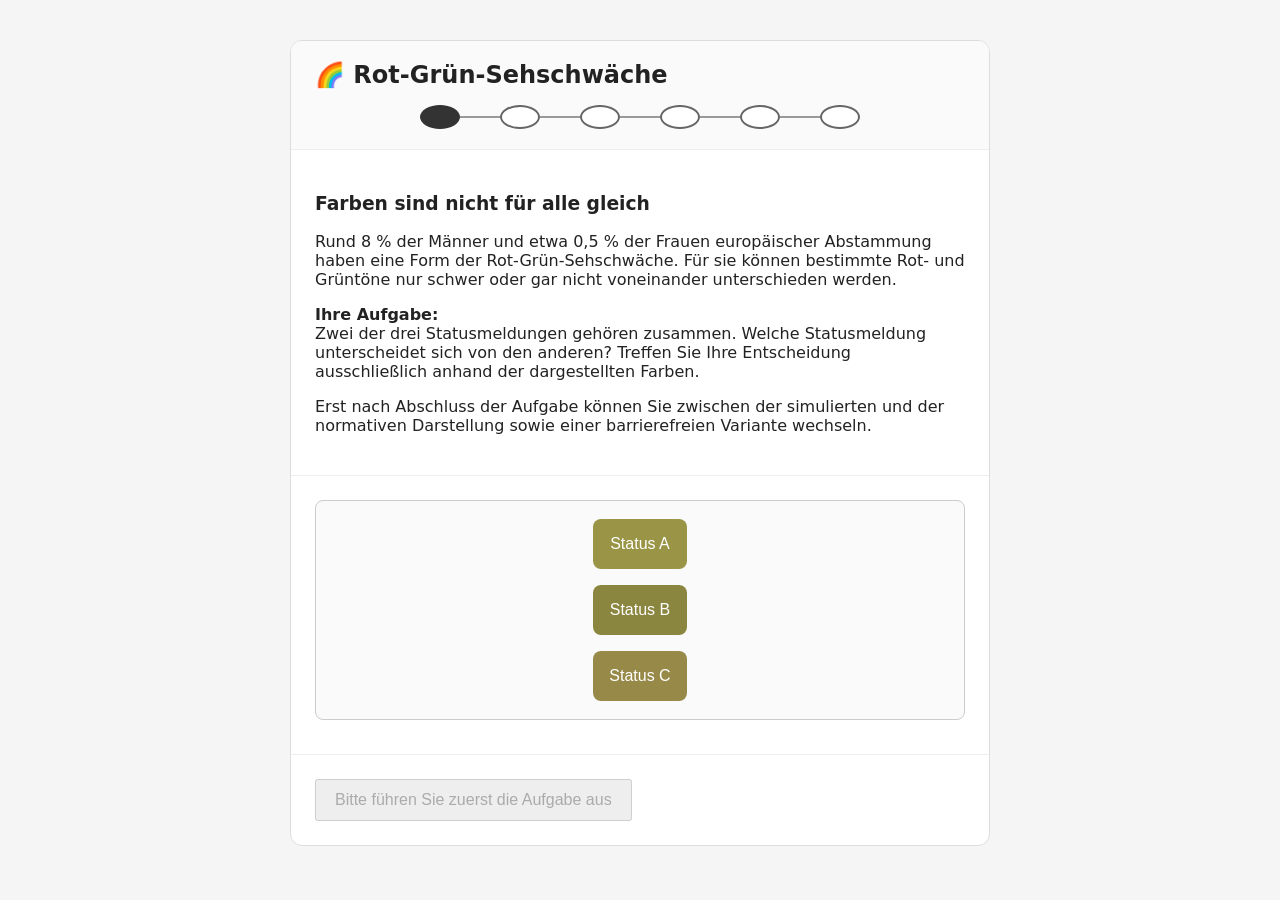
==== index.html @ ab935707 "Allgemeines Design nochmal überarbeitet. coloBlindness ist soweit fertig." ====
<!DOCTYPE html>
<html lang="de">
<head>
    <meta charset="UTF-8">
    <meta name="viewport" content="width=device-width, initial-scale=1.0">

    <title>Barrierefreiheit erleben</title>

    <link rel="stylesheet" href="css/style.css">
</head>

<body>

<div class="challenge">

    <header class="challenge-header">
        <h2 id="title"></h2>

        <div id="challengeNavigation" class="challenge-navigation"></div>
    </header>

    <section class="challenge-section">
        <div id="introduction"></div>
    </section>

    <section class="challenge-section">

        <div class="challenge-demo">
            <div class="demo-content" id="demo"></div>
        </div>

        <div id="comparisonPanel" class="comparison-panel hidden">

            <h3>Varianten vergleichen</h3>

            <p class="comparison-description">
                Wechseln Sie zwischen den verschiedenen Varianten und beobachten Sie,
                wie sich die Bedienbarkeit verändert.
            </p>

            <div class="comparison-options">

                <div class="toggle-container">

                    <span id="simulation-left" class="toggle-label active">
                        Normativ
                    </span>

                    <label class="switch">
                        <input type="checkbox" id="toggleView">
                        <span class="slider"></span>
                    </label>

                    <span id="simulation-right" class="toggle-label">
                        Eingeschränkt
                    </span>

                </div>

                <div class="toggle-container">

                    <span id="accessibility-left" class="toggle-label active">
                        Nicht barrierefrei
                    </span>

                    <label class="switch">
                        <input id="accessibility-switch" type="checkbox">
                        <span class="slider"></span>
                    </label>

                    <span id="accessibility-right" class="toggle-label">
                        Barrierefrei
                    </span>

                </div>

            </div>

        </div>

    </section>

    <section class="challenge-section challenge-result" id="result">

        <div id="resultText"></div>

    </section>

    <section class="challenge-section">

    <button id="checkButton" disabled>
        Bitte führen Sie zuerst die Aufgabe aus
    </button>

</section>
    

</div>

<script type="module" src="js/app.js"></script>

</body>
</html>
---- css/style.css ----
/* Standard CSS */

* {
    box-sizing: border-box;
}

body {
    margin: 40px;
    font-family: system-ui, sans-serif;
    background: #f5f5f5;
    color: #222;
}

button {
    padding: 10px 18px;
    font-size: 16px;
    cursor: pointer;
}

.navigation {
    display: flex;
    align-items: center;
    gap: 20px;
}

.hidden {
    display: none;
}

/* Comparison Panel */

.comparison-panel {
    margin-top: 2rem;
    padding: 1.5rem;

    background: #fafafa;
    border: 1px solid #e4e4e4;
    border-radius: 10px;
}

.comparison-panel h3 {
    margin-top: 0;
    margin-bottom: 1rem;
}

.comparison-panel > p {
    margin-top: 0;
    margin-bottom: 2rem;

    color: #666;
}

.comparison-group {
    display: flex;
    flex-direction: column;
    gap: .75rem;

    padding: .75rem 1rem;

    border: 1px solid #ddd;
    border-radius: 8px;

    background: white;
}

.comparison-group h4 {
    margin: 0;
    font-size: 1rem;
    font-weight: 600;
}

.comparison-options {
    display: grid;
    grid-template-columns: repeat(2, 1fr);
    gap: 1rem;
}

/* Switch & SliderStyles */

.switch {
    position: relative;
    display: inline-block;
    width: 52px;
    height: 28px;
}

.switch input {
    opacity: 0;
    width: 0;
    height: 0;
}

.slider {
    position: absolute;
    inset: 0;
    background: #ccc;
    border-radius: 28px;
    transition: .25s;
    cursor: pointer;
}

.slider::before {
    content: "";
    position: absolute;
    width: 22px;
    height: 22px;
    left: 3px;
    top: 3px;
    background: white;
    border-radius: 50%;
    transition: .25s;
}

.switch input:checked + .slider {
    background: #0078d4;
}

.switch input:checked + .slider::before {
    transform: translateX(24px);
}

.toggle-container {
    display: flex;
    align-items: center;
    gap: 10px;
}

.toggle-label {
    color: #777;
    font-weight: 400;
    transition: color .2s ease;
}

.toggle-label.active {
    color: #222;
    font-weight: 700;
}

/* Challenge Styles */

.challenge {
    max-width: 700px;
    margin: auto;
    background: white;
    border: 1px solid #ddd;
    border-radius: 12px;
    overflow: hidden;
}

.challenge-header {
    padding: 20px 24px;
    border-bottom: 1px solid #eee;
    background: #fafafa;
}

.challenge-header h2 {
    margin: 0;
}

.challenge-section {
    padding: 24px;
}

.challenge-section:not(:last-child) {
    border-bottom: 1px solid #eee;
}

.challenge-demo {
    min-height: 220px;
    display: flex;
    justify-content: center;
    align-items: center;
    background: #fafafa;
    border: 1px solid #ccc;
    border-radius: 8px;
    margin-bottom: 10px;
}

.challenge-result {
    display: none;
}

.challenge-result.visible {
    display: block;
}

.challenge-navigation {
    display: flex;
    justify-content: center;
    align-items: center;
    gap: 0;
    margin-top: 1rem;
}

.challenge-dot {
    width: 18px;
    height: 18px;
    border: 2px solid #666;
    border-radius: 50%;
    background: white;
    cursor: pointer;
    transition: all 0.2s ease;
    flex-shrink: 0;
}

.challenge-dot:hover {
    transform: scale(1.1);
}

.challenge-dot.active {
    background: #333;
    border-color: #333;
}

.challenge-dot.completed {
  background: #4caf50;
  border-color: #4caf50;
}

.challenge-line {
    width: 40px;
    height: 2px;
    background: #999;
}

/* Colorblindness Simulation Styles */

.status {
    padding: 1rem;
    border: none;
    border-radius: 8px;
    font-size: 1rem;
    cursor: pointer;
    color: white;
}

.status-list {
    display: flex;
    flex-direction: column;
    gap: 1rem;
}

.status.selected {
    outline: 3px solid #0066cc;
    outline-offset: 3px;
    transform: scale(1.02);
}


/* Keyboard Simulation Styles */

.login-dialog {
    display: flex;
    flex-direction: column;
    gap: 0.35rem;
    width: 380px;
}

.login-dialog input {
    padding: 0.5rem;
}

.login-dialog label:not(.checkbox-row) {
    margin-top: 0.6rem;
}

.forgot-password {
    margin-top: 0.15rem;
    font-size: .9rem;
}

.checkbox-row {
    display: flex;
    align-items: center;
    gap: .5rem;
    cursor: pointer;
    margin-top: 0.4rem;
    font-size: 0.9rem;
}

.checkbox-row input {
    margin: 0;
}

.button-row {
    display: flex;
    justify-content: center;
    gap: 1rem;
    margin-top: 1.5rem;
}

.button-row button {
    min-width: 110px;
    border-radius: 6px;
}

.keyboard-simulation .login-dialog :focus-visible {
    outline: 2px solid #bdbdbd;
    outline-offset: 2px;

    box-shadow: 0 0 0 4px rgba(0,95,204,.25);
}

.keyboard-simulation.accessible .login-dialog :focus-visible {
    outline: 4px solid #005fcc;
    outline-offset: 3px;

    border-radius: 4px;
    box-shadow: 0 0 0 6px rgba(0, 95, 204, 0.2);
}

.keyboard-simulation .checkbox-row:focus-within {
    outline: none;
}

.keyboard-simulation .checkbox-row input:focus {
    outline: none;
    box-shadow: none;
}

.keyboard-simulation .login-dialog input,
.keyboard-simulation .login-dialog button,
.keyboard-simulation .login-dialog a,
.keyboard-simulation .login-dialog input[type="checkbox"] {
    outline: none;
}


/* Contrast Simulation Styles */

.password-dialog {
    display: flex;
    flex-direction: column;
    gap: 0.4rem;
    width: 380px;
    padding-top: 1.5rem;
    padding-bottom: 1rem;

}

.password-dialog h3 {
    margin: 0 0 0.5rem;
}

.password-dialog label {
    margin-top: 0.5rem;
    font-size: 0.95rem;
    font-weight: 500;
}

.password-dialog input {
    padding: 0.6rem 0.75rem;
    font-size: 1rem;
    border: 1px solid #cfcfcf;
}

.password-rules {
    width: 80%;
    align-self: center;
    margin-top: 1rem;
    padding: 1.1rem 1rem;
    border-radius: 8px;
    background: #f3f3f3;
    border: 1px solid #dcdcdc;
    border-color: #e6e6e6;
}

.password-rules.low-contrast {
    background: #ededed;
    border-color: #e7e7e7;
}

.password-rules.low-contrast h4 {
    color: #333;
}

.password-rules.low-contrast li {
    color: #c7c7c7;
}

.password-rules h4 {
    margin: 0 0 0.6rem;
}

.password-rules ul {
    margin: 0;
    padding-left: 1.25rem;
}

.password-rules li {
    margin-bottom: 0.35rem;
}

.password-rules li:last-child {
    margin-bottom: 0;
}

.fulfilled {
    color: #2e7d32;
    font-weight: 600;
}

.success-message {
    margin-top: 0.75rem;
    padding: 0.5rem 0.75rem;
    text-align: center;
    background: #eef8ef;
    border: 1px solid #b8ddb9;
    border-radius: 6px;
}

.success-message h3 {
    margin-top: 0;
    color: #2e7d32;
}

.success-message p {
    margin-bottom: 0;
}

/* Missing Labels Simulation Styles */

.form-row {
    display: grid;
    grid-template-columns: 1fr 1fr;
    gap: 1rem;
}

.form-group {
    display: flex;
    flex-direction: column;
    gap: .35rem;
}

.form-dialog {
    width: 430px;
    display: flex;
    flex-direction: column;
    gap: 1rem;
}

.missing-label {
    display: none;
}

.input-prefix {
    display: flex;
    align-items: center;
    border: 1px solid #cfcfcf;
    border-radius: 6px;
    overflow: hidden;
    background: white;
}

.input-prefix span {
    padding: 0 .8rem;
    background: #f5f5f5;
    border-right: 1px solid #ddd;
    font-weight: 600;
    color: #555;
    user-select: none;
}

.input-prefix input {
    flex: 1;
    border: none;
    outline: none;
    padding: .65rem .8rem;
    font: inherit;
}

/* Screenreader Simulation Styles */

.screenreader-content {
    position: relative;
}

.screenreader-demo {
    position: relative;
    width: 500px;
    background: white;
}

.screen-overlay {
    position: absolute;
    inset: 0;

    background: black;
    pointer-events: all;
}

.screen-overlay {
    pointer-events: all;
}

.header {
    display: flex;
    grid-template-columns: 1fr auto;
    justify-content: space-between;
    align-items: center;

    width: 100%;
    padding: 20px 28px;
}

.logo {
    font-size: 1.4rem;
    font-weight: 700;
}

.nav-item {
    position: relative;
    display: flex;
    align-items: center;
    justify-content: center;

    width: 44px;
    height: 44px;

    border: none;
    background: transparent;
    cursor: pointer;
    border-radius: 6px;

    color: #333;
    text-decoration: none;
}

.nav-item svg {
    width: 24px;
    height: 24px;
    display: block;
    flex-shrink: 0;
}

.nav-item:focus {
    outline: 3px solid #1976d2;
    outline-offset: 1px;
}

.nav-item:focus-visible {
    outline: 3px solid #1976d2;
    outline-offset: 1px;
}

.nav-item.selected {
    outline: 3px solid #1976d2;
    background: #e3f2fd;
}

.cart-badge {
    position: absolute;
    top: 2px;
    right: 0;

    min-width: 18px;
    height: 18px;

    padding: 0 5px;

    display: flex;
    align-items: center;
    justify-content: center;

    border-radius: 999px;

    background: #d32f2f;
    color: white;

    font-size: 11px;
    font-weight: 700;
    line-height: 1;
}

/* Responsive Design Simulation Styles */

.demo-viewport {
    width: 360px;
    overflow-x: auto;
}

.dashboard{
    width:980px;
    padding:24px;
    font-size:26px;
}

.dashboard h2{
    font-size:42px;
    margin-bottom:40px;
}

.dashboard-card{
    background:white;
    border:1px solid #ddd;
    border-radius:10px;
    padding:18px;

    display:flex;
    flex-direction:column;
    align-items: center;
    text-align: center;
    gap:16px;
    
    box-shadow:0 2px 6px rgba(0,0,0,.08);
}

.dashboard-card h3{
    margin:0;
    font-size:34px;
}

.dashboard-card p{
    margin:0;
    color:#666;
    font-size:24px;
}

.dashboard-card button{
    align-self:center;
    padding:18px 30px;
    font-size:22px;
    border-radius:10px;
}

.dashboard-grid{
    display:grid;
    grid-template-columns:repeat(2,300px);
    gap:24px;
}

.dashboard.accessible{
    width:100%;
    padding: 16px;
}

.dashboard.accessible .dashboard-grid {
    grid-template-columns: 1fr;
    gap: 16px;
}

.dashboard.accessible .dashboard-card {
    width: 100%;
    align-items: flex-start;
    text-align: left;
}

.dashboard.accessible .dashboard-card button {
    align-self: flex-start;
}

.dashboard.accessible .zoom-content {
    width: auto;
}

.edit-button.selected {
    background: #1976d2;
    color: white;

    outline: 3px solid #1976d2;
}

.edit-button.wrong {
    background: #ffebee;
    color: #c62828;

    outline: 3px solid #d32f2f;
}

.zoom-demo{
    width:100%;
}

.zoom-viewport {
    width: 650px;
    height: 420px;

    overflow: auto;

    border: 2px solid #666;
    border-radius: 8px;

    background: white;
}

.zoom-viewport.no-scroll {
    overflow: hidden;
}

.zoom-viewport.no-scroll {
    overflow-x: hidden;
    overflow-y: auto;
}

.zoom-browser{
    width:650px;
    margin:auto;
    border:2px solid #666;
    border-radius:10px;
    overflow:hidden;
    background:white;
}

.zoom-content {
    width: max-content;
    padding: 8px;
    transform: none;
    transform-origin: top left;
    transition: transform .45s ease;
}

.zoom-content.zoomed {
    transform: scale(4);
}

.browser-bar{
    padding:18px 20px;
    background:#efefef;
    border-bottom:1px solid #ddd;
    text-align:right;
    font-size:22px;
    font-weight:700;
}
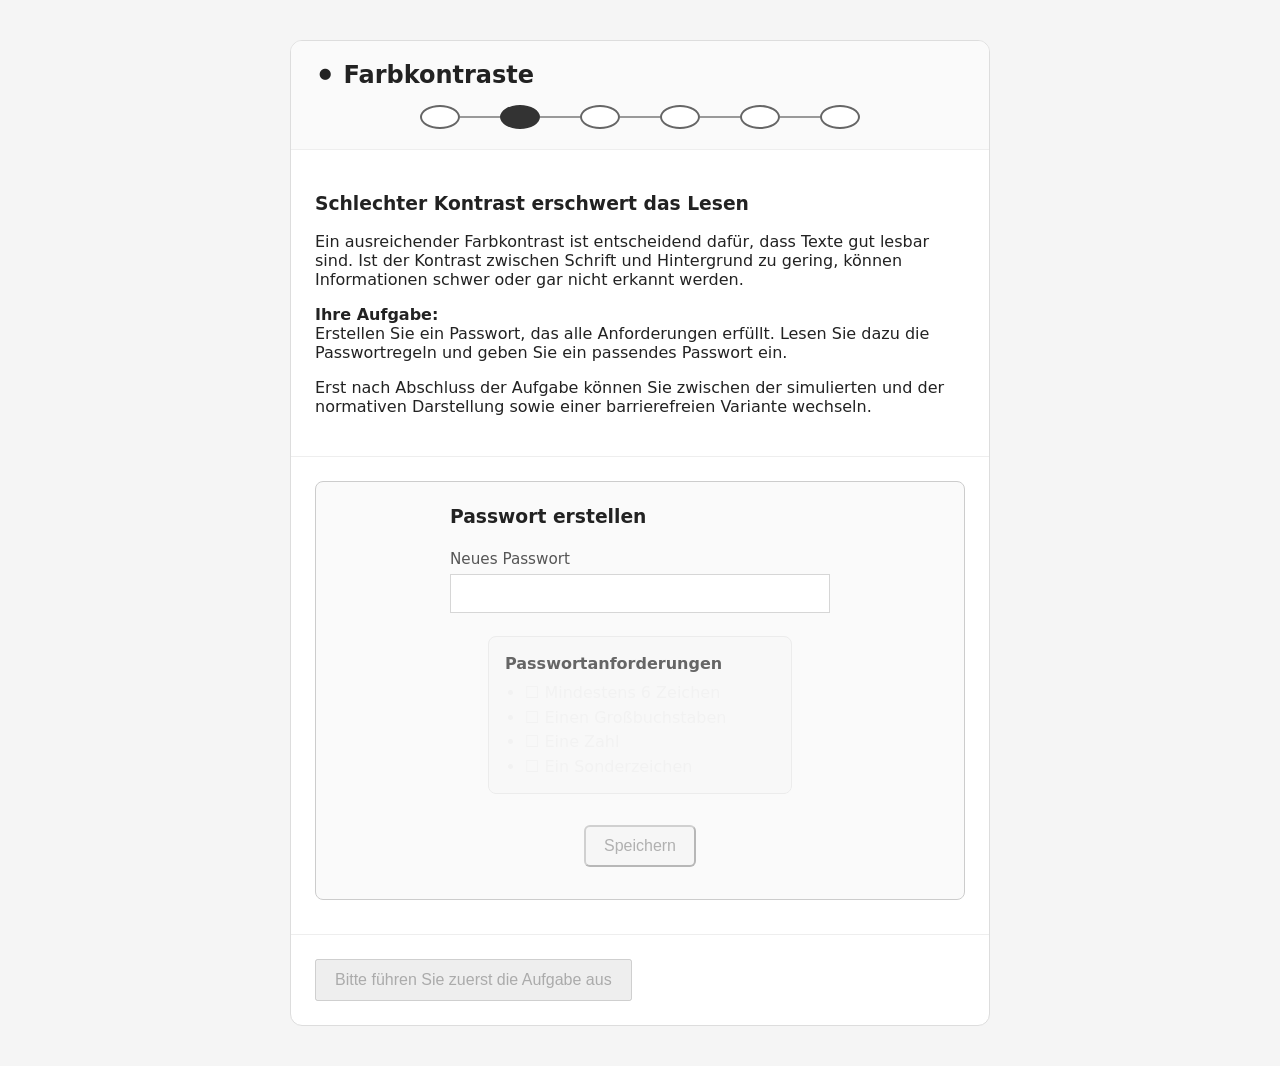
==== commit b5ca0fce: "missingLables fertig gestellt" ====
--- a/index.html
+++ b/index.html
@@ -40,7 +40,7 @@
 
             <div class="comparison-options">
 
-                <div class="toggle-container">
+                <div class="toggle-container" id="simulation-toggle">
 
                     <span id="simulation-left" class="toggle-label active">
                         Normativ
--- a/css/style.css
+++ b/css/style.css
@@ -125,6 +125,10 @@
     gap: 10px;
 }
 
+.toggle-container.hidden {
+    display: none;
+}
+
 .toggle-label {
     color: #777;
     font-weight: 400;
@@ -246,86 +250,6 @@
     transform: scale(1.02);
 }
 
-
-/* Keyboard Simulation Styles */
-
-.login-dialog {
-    display: flex;
-    flex-direction: column;
-    gap: 0.35rem;
-    width: 380px;
-}
-
-.login-dialog input {
-    padding: 0.5rem;
-}
-
-.login-dialog label:not(.checkbox-row) {
-    margin-top: 0.6rem;
-}
-
-.forgot-password {
-    margin-top: 0.15rem;
-    font-size: .9rem;
-}
-
-.checkbox-row {
-    display: flex;
-    align-items: center;
-    gap: .5rem;
-    cursor: pointer;
-    margin-top: 0.4rem;
-    font-size: 0.9rem;
-}
-
-.checkbox-row input {
-    margin: 0;
-}
-
-.button-row {
-    display: flex;
-    justify-content: center;
-    gap: 1rem;
-    margin-top: 1.5rem;
-}
-
-.button-row button {
-    min-width: 110px;
-    border-radius: 6px;
-}
-
-.keyboard-simulation .login-dialog :focus-visible {
-    outline: 2px solid #bdbdbd;
-    outline-offset: 2px;
-
-    box-shadow: 0 0 0 4px rgba(0,95,204,.25);
-}
-
-.keyboard-simulation.accessible .login-dialog :focus-visible {
-    outline: 4px solid #005fcc;
-    outline-offset: 3px;
-
-    border-radius: 4px;
-    box-shadow: 0 0 0 6px rgba(0, 95, 204, 0.2);
-}
-
-.keyboard-simulation .checkbox-row:focus-within {
-    outline: none;
-}
-
-.keyboard-simulation .checkbox-row input:focus {
-    outline: none;
-    box-shadow: none;
-}
-
-.keyboard-simulation .login-dialog input,
-.keyboard-simulation .login-dialog button,
-.keyboard-simulation .login-dialog a,
-.keyboard-simulation .login-dialog input[type="checkbox"] {
-    outline: none;
-}
-
-
 /* Contrast Simulation Styles */
 
 .password-dialog {
@@ -335,23 +259,24 @@
     width: 380px;
     padding-top: 1.5rem;
     padding-bottom: 1rem;
-
 }
 
 .password-dialog h3 {
     margin: 0 0 0.5rem;
+    color: #222;
 }
 
 .password-dialog label {
     margin-top: 0.5rem;
     font-size: 0.95rem;
-    font-weight: 500;
+    color: #555;
 }
 
 .password-dialog input {
     padding: 0.6rem 0.75rem;
     font-size: 1rem;
-    border: 1px solid #cfcfcf;
+    color: #333;
+    border: 1px solid #d6d6d6;
 }
 
 .password-rules {
@@ -360,26 +285,13 @@
     margin-top: 1rem;
     padding: 1.1rem 1rem;
     border-radius: 8px;
-    background: #f3f3f3;
-    border: 1px solid #dcdcdc;
-    border-color: #e6e6e6;
-}
-
-.password-rules.low-contrast {
-    background: #ededed;
-    border-color: #e7e7e7;
-}
-
-.password-rules.low-contrast h4 {
-    color: #333;
-}
-
-.password-rules.low-contrast li {
-    color: #c7c7c7;
+    background: #f8f8f8;
+    border: 1px solid #ececec;
 }
 
 .password-rules h4 {
     margin: 0 0 0.6rem;
+    color: #666;
 }
 
 .password-rules ul {
@@ -389,34 +301,167 @@
 
 .password-rules li {
     margin-bottom: 0.35rem;
+    color: #7d7d7d;
 }
 
 .password-rules li:last-child {
     margin-bottom: 0;
 }
 
-.fulfilled {
-    color: #2e7d32;
-    font-weight: 600;
-}
-
-.success-message {
-    margin-top: 0.75rem;
-    padding: 0.5rem 0.75rem;
+.password-rules .fulfilled {
+    color: inherit;
+    font-weight: 700;
+}
+
+.accessible .password-dialog h3 {
+    color: #111;
+}
+
+.accessible .password-dialog label {
+    color: #222;
+}
+
+.accessible .password-dialog input {
+    color: #222;
+    border-color: #999;
+}
+
+.accessible .password-rules {
+    background: #f3f3f3;
+    border: 1px solid #d0d0d0;
+}
+
+.accessible .password-rules h4 {
+    color: #222;
+}
+
+.accessible .password-rules li {
+    color: #222;
+}
+
+.accessible .password-rules .fulfilled {
+    color: inherit;
+    font-weight: 700;
+}
+
+.low-contrast .password-rules li,
+.low-contrast .password-rules .fulfilled {
+    color: #f2f2f2;
+}
+
+.low-contrast.accessible .password-dialog {
+    color: #222;
+}
+
+.low-contrast.accessible .password-dialog label,
+.low-contrast.accessible .password-dialog input,
+.low-contrast.accessible .password-dialog button {
+    color: #555;
+}
+
+.low-contrast.accessible .password-rules {
+    background: #f5f5f5;
+    border: 1px solid #bcbcbc;
+}
+
+.low-contrast.accessible .password-dialog h4,
+.low-contrast.accessible .password-rules .h3 {
+    color: #555;
+}
+
+.low-contrast.accessible .password-rules .fulfilled,
+.low-contrast.accessible .password-rules li {
+    color: #666;
+}
+
+.password-error {
+    margin-top: .75rem;
     text-align: center;
-    background: #eef8ef;
-    border: 1px solid #b8ddb9;
+    color: #b00020;
+}
+
+.password-error.hidden {
+    display: none;
+}
+
+/* Keyboard Simulation Styles */
+
+.login-dialog {
+    display: flex;
+    flex-direction: column;
+    gap: 0.35rem;
+    width: 380px;
+}
+
+.login-dialog input {
+    padding: 0.5rem;
+}
+
+.login-dialog label:not(.checkbox-row) {
+    margin-top: 0.6rem;
+}
+
+.forgot-password {
+    margin-top: 0.15rem;
+    font-size: .9rem;
+}
+
+.checkbox-row {
+    display: flex;
+    align-items: center;
+    gap: .5rem;
+    cursor: pointer;
+    margin-top: 0.4rem;
+    font-size: 0.9rem;
+}
+
+.checkbox-row input {
+    margin: 0;
+}
+
+.button-row {
+    display: flex;
+    justify-content: center;
+    gap: 1rem;
+    margin: 1.5rem 0 1rem;
+}
+
+.button-row button {
+    min-width: 110px;
     border-radius: 6px;
 }
 
-.success-message h3 {
-    margin-top: 0;
-    color: #2e7d32;
-}
-
-.success-message p {
-    margin-bottom: 0;
-}
+.keyboard-simulation .login-dialog :focus-visible {
+    outline: 2px solid #bdbdbd;
+    outline-offset: 2px;
+
+    box-shadow: 0 0 0 4px rgba(0,95,204,.25);
+}
+
+.keyboard-simulation.accessible .login-dialog :focus-visible {
+    outline: 4px solid #005fcc;
+    outline-offset: 3px;
+
+    border-radius: 4px;
+    box-shadow: 0 0 0 6px rgba(0, 95, 204, 0.2);
+}
+
+.keyboard-simulation .checkbox-row:focus-within {
+    outline: none;
+}
+
+.keyboard-simulation .checkbox-row input:focus {
+    outline: none;
+    box-shadow: none;
+}
+
+.keyboard-simulation .login-dialog input,
+.keyboard-simulation .login-dialog button,
+.keyboard-simulation .login-dialog a,
+.keyboard-simulation .login-dialog input[type="checkbox"] {
+    outline: none;
+}
+
 
 /* Missing Labels Simulation Styles */
 
@@ -469,6 +514,11 @@
     font: inherit;
 }
 
+.input-prefix.modified {
+    background: #f5f5f5;
+    border-color: #888;
+}
+
 /* Screenreader Simulation Styles */
 
 .screenreader-content {
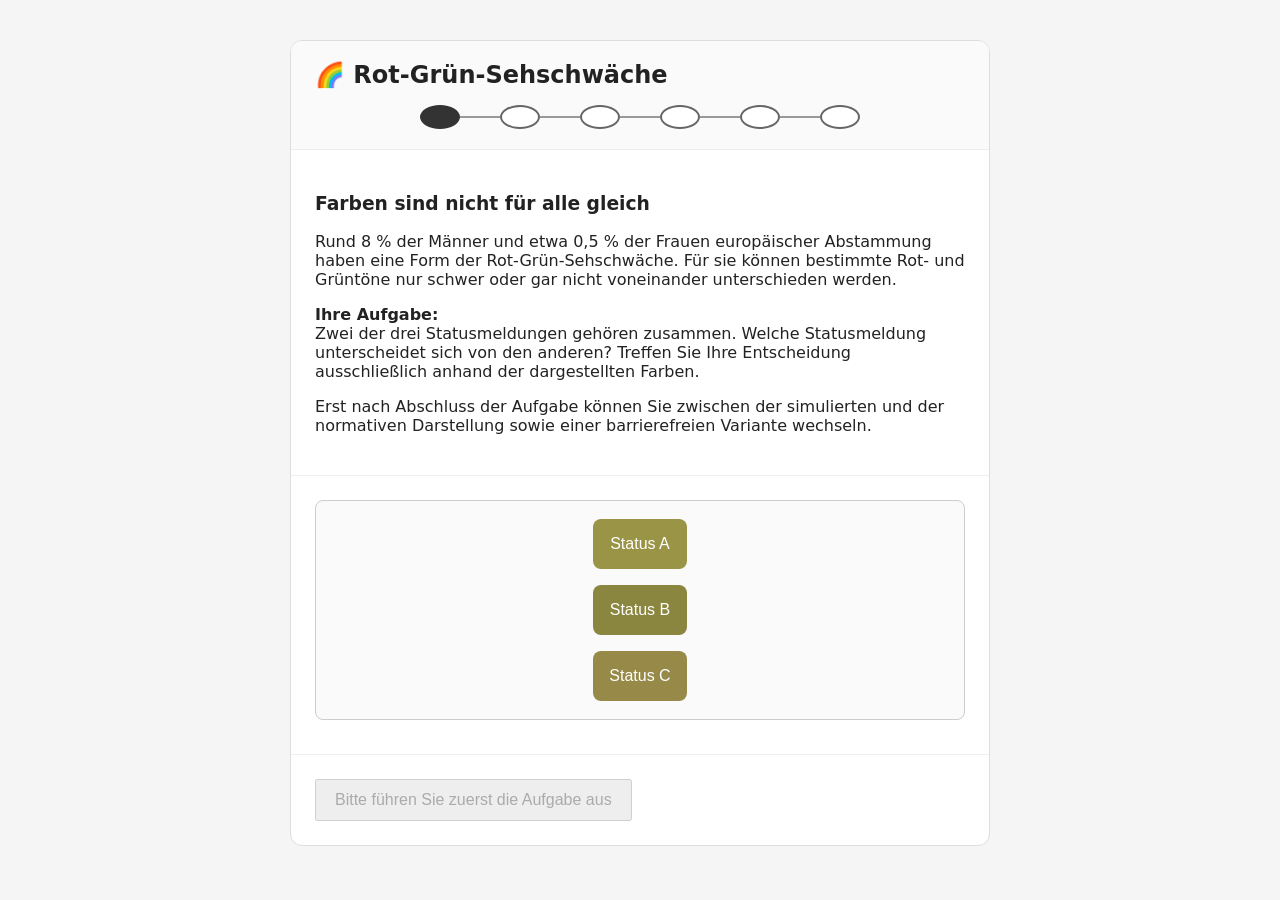
==== commit fad74daf: "Contrast fertig gestellt, index-.html, style.css, challengeLoader.js, reader.js, nochmal angepasst" ====
--- a/index.html
+++ b/index.html
@@ -11,7 +11,7 @@
 
 <body>
 
-<div class="challenge">
+<main class="challenge">
 
     <header class="challenge-header">
         <h2 id="title"></h2>
@@ -20,7 +20,7 @@
     </header>
 
     <section class="challenge-section">
-        <div id="introduction"></div>
+        <div id="introduction" aria-live="polite"></div>
     </section>
 
     <section class="challenge-section">
@@ -92,10 +92,9 @@
         Bitte führen Sie zuerst die Aufgabe aus
     </button>
 
-</section>
+    </section>
     
-
-</div>
+</main>
 
 <script type="module" src="js/app.js"></script>
 
--- a/css/style.css
+++ b/css/style.css
@@ -301,7 +301,7 @@
 
 .password-rules li {
     margin-bottom: 0.35rem;
-    color: #7d7d7d;
+    color: #b7b7b7;
 }
 
 .password-rules li:last-child {
@@ -311,6 +311,7 @@
 .password-rules .fulfilled {
     color: inherit;
     font-weight: 700;
+    color:#b9b9b9
 }
 
 .accessible .password-dialog h3 {
@@ -327,8 +328,8 @@
 }
 
 .accessible .password-rules {
-    background: #f3f3f3;
-    border: 1px solid #d0d0d0;
+    background: #e6e6e6;
+    border: 1px solid #ababab;
 }
 
 .accessible .password-rules h4 {
@@ -344,44 +345,136 @@
     font-weight: 700;
 }
 
-.low-contrast .password-rules li,
+.low-contrast .password-dialog label,
+.low-contrast .password-dialog h3 {
+    color: #cfcfcf;
+}
+
+.low-contrast .password-dialog input {
+    color: #cfcfcf;
+    border-color: #ededed;
+}
+
+.low-contrast .password-rules  {
+    background: #fafafa;
+    border: 1px solid #fafafa;
+}
+
+.low-contrast .password-rules li {
+    color: #f5f5f5;
+}
+
+.low-contrast .password-rules h4 {
+    color: #d1d1d1;
+}
+
 .low-contrast .password-rules .fulfilled {
-    color: #f2f2f2;
+    color: #f4f4f4;
+}
+
+.low-contrast .password-dialog button {
+    color: #cfcfcf;
+    background: #f3f3f3;
+    border-color: #e8e8e8;
+}
+
+.low-contrast .password-dialog input:focus,
+.low-contrast .password-dialog input:focus-visible {
+    outline-color: #cfcfcf;
+    border-color: #cfcfcf;
+    box-shadow: 0 0 0 2px #eeeeee;
 }
 
 .low-contrast.accessible .password-dialog {
     color: #222;
 }
 
-.low-contrast.accessible .password-dialog label,
-.low-contrast.accessible .password-dialog input,
+.low-contrast.accessible .password-dialog h3 {
+    color: #bcbcbc;
+}
+
+.low-contrast.accessible .password-dialog label {
+    color: #c6c6c6;
+}
+
+.low-contrast.accessible .password-dialog input {
+    color: #cfcfcf;
+    border-color: #d2d2d2;
+}
+
 .low-contrast.accessible .password-dialog button {
-    color: #555;
+    color: #c0bfbf;
+    background: #f6f6f6;
+    border-color: #c0bfbf;
 }
 
 .low-contrast.accessible .password-rules {
-    background: #f5f5f5;
-    border: 1px solid #bcbcbc;
-}
-
-.low-contrast.accessible .password-dialog h4,
-.low-contrast.accessible .password-rules .h3 {
-    color: #555;
-}
-
-.low-contrast.accessible .password-rules .fulfilled,
+    background: #efefef;
+    border: 1px solid #d2d2d2;
+}
+
+.low-contrast.accessible .password-dialog h4 {
+    color: #bebebe;
+}
+
 .low-contrast.accessible .password-rules li {
-    color: #666;
-}
-
-.password-error {
+    color: #c4c4c4;
+}
+
+.low-contrast.accessible .password-rules .fulfilled {
+    color: #c0c0c0;
+    font-weight: 700;
+}
+
+.low-contrast.accessible .password-dialog input:focus-visible {
+    outline: 2px solid #161618;
+    outline-offset: 2px;
+    border-color: #161618;
+    box-shadow: none;
+}
+
+.low-contrast.accessible .password-error {
+    color: #b97b86;
+}
+
+.low-contrast.accessible .password-success {
+    color: #6d9c74;
+}
+
+.password-error,
+.password-success {
     margin-top: .75rem;
     text-align: center;
+    font-weight: 600;
+}
+
+.password-error {
     color: #b00020;
 }
 
-.password-error.hidden {
+.password-success {
+    color: #0b7a28;
+}
+
+.password-error.hidden,
+.password-success.hidden {
     display: none;
+}
+
+.low-contrast .password-error {
+    color: #d3b6bc;
+}
+
+.low-contrast .password-success {
+    color: #b7cfb9;
+}
+
+.low-contrast.accessible .password-error {
+    color: #f6bbbd;
+}
+
+.low-contrast.accessible .password-success {
+    color: #bddbc0;
 }
 
 /* Keyboard Simulation Styles */
@@ -431,37 +524,39 @@
     border-radius: 6px;
 }
 
-.keyboard-simulation .login-dialog :focus-visible {
-    outline: 2px solid #bdbdbd;
-    outline-offset: 2px;
-
-    box-shadow: 0 0 0 4px rgba(0,95,204,.25);
-}
-
-.keyboard-simulation.accessible .login-dialog :focus-visible {
-    outline: 4px solid #005fcc;
-    outline-offset: 3px;
-
-    border-radius: 4px;
-    box-shadow: 0 0 0 6px rgba(0, 95, 204, 0.2);
-}
-
-.keyboard-simulation .checkbox-row:focus-within {
-    outline: none;
-}
-
-.keyboard-simulation .checkbox-row input:focus {
+.login-dialog :focus,
+.login-dialog :focus-visible {
     outline: none;
     box-shadow: none;
 }
 
-.keyboard-simulation .login-dialog input,
-.keyboard-simulation .login-dialog button,
-.keyboard-simulation .login-dialog a,
-.keyboard-simulation .login-dialog input[type="checkbox"] {
+.checkbox-row:focus-within {
     outline: none;
-}
-
+    background: transparent;
+}
+
+.keyboard-simulation button,
+.keyboard-simulation input,
+.keyboard-simulation a,
+.keyboard-simulation label {
+    pointer-events: none;
+}
+
+.accessible .login-dialog :focus-visible {
+    outline: 2px solid #005fcc;
+    outline-offset: 2px;
+}
+
+.accessible .checkbox-row:focus-within {
+    outline: 2px solid #005fcc;
+    outline-offset: 2px;
+    border-radius: 4px;
+}
+
+.accessible .checkbox-row input:focus-visible {
+    outline: none;
+    box-shadow: none;
+}
 
 /* Missing Labels Simulation Styles */
 
@@ -522,13 +617,21 @@
 /* Screenreader Simulation Styles */
 
 .screenreader-content {
-    position: relative;
+    display: flex;
+    flex-direction: column;
+    align-items: center;
+
+    height: 250px;
 }
 
 .screenreader-demo {
     position: relative;
+
     width: 500px;
+    height: 80px;
+
     background: white;
+    overflow: hidden;
 }
 
 .screen-overlay {
@@ -539,8 +642,26 @@
     pointer-events: all;
 }
 
-.screen-overlay {
-    pointer-events: all;
+.screenreader-status {
+    min-height: 110px;
+    margin-top: 1.5rem;
+    margin-bottom: 1rem;
+
+    text-align: center;
+}
+
+.screenreader-status.hidden {
+    visibility: hidden;
+    opacity: 0;
+    pointer-events: none;
+}
+
+.screenreader-hint {
+    margin: .5rem 0 1.2rem;
+}
+
+#restartNavigation {
+    margin-bottom: .5rem;
 }
 
 .header {
@@ -574,6 +695,11 @@
 
     color: #333;
     text-decoration: none;
+}
+
+.nav-item.selected {
+    outline: 3px solid #1976d2;
+    background: #e3f2fd;
 }
 
 .nav-item svg {
@@ -593,11 +719,6 @@
     outline-offset: 1px;
 }
 
-.nav-item.selected {
-    outline: 3px solid #1976d2;
-    background: #e3f2fd;
-}
-
 .cart-badge {
     position: absolute;
     top: 2px;
@@ -624,122 +745,8 @@
 
 /* Responsive Design Simulation Styles */
 
-.demo-viewport {
-    width: 360px;
-    overflow-x: auto;
-}
-
-.dashboard{
-    width:980px;
-    padding:24px;
-    font-size:26px;
-}
-
-.dashboard h2{
-    font-size:42px;
-    margin-bottom:40px;
-}
-
-.dashboard-card{
-    background:white;
-    border:1px solid #ddd;
-    border-radius:10px;
-    padding:18px;
-
-    display:flex;
-    flex-direction:column;
-    align-items: center;
-    text-align: center;
-    gap:16px;
-    
-    box-shadow:0 2px 6px rgba(0,0,0,.08);
-}
-
-.dashboard-card h3{
-    margin:0;
-    font-size:34px;
-}
-
-.dashboard-card p{
-    margin:0;
-    color:#666;
-    font-size:24px;
-}
-
-.dashboard-card button{
-    align-self:center;
-    padding:18px 30px;
-    font-size:22px;
-    border-radius:10px;
-}
-
-.dashboard-grid{
-    display:grid;
-    grid-template-columns:repeat(2,300px);
-    gap:24px;
-}
-
-.dashboard.accessible{
-    width:100%;
-    padding: 16px;
-}
-
-.dashboard.accessible .dashboard-grid {
-    grid-template-columns: 1fr;
-    gap: 16px;
-}
-
-.dashboard.accessible .dashboard-card {
-    width: 100%;
-    align-items: flex-start;
-    text-align: left;
-}
-
-.dashboard.accessible .dashboard-card button {
-    align-self: flex-start;
-}
-
-.dashboard.accessible .zoom-content {
-    width: auto;
-}
-
-.edit-button.selected {
-    background: #1976d2;
-    color: white;
-
-    outline: 3px solid #1976d2;
-}
-
-.edit-button.wrong {
-    background: #ffebee;
-    color: #c62828;
-
-    outline: 3px solid #d32f2f;
-}
-
 .zoom-demo{
     width:100%;
-}
-
-.zoom-viewport {
-    width: 650px;
-    height: 420px;
-
-    overflow: auto;
-
-    border: 2px solid #666;
-    border-radius: 8px;
-
-    background: white;
-}
-
-.zoom-viewport.no-scroll {
-    overflow: hidden;
-}
-
-.zoom-viewport.no-scroll {
-    overflow-x: hidden;
-    overflow-y: auto;
 }
 
 .zoom-browser{
@@ -751,18 +758,6 @@
     background:white;
 }
 
-.zoom-content {
-    width: max-content;
-    padding: 8px;
-    transform: none;
-    transform-origin: top left;
-    transition: transform .45s ease;
-}
-
-.zoom-content.zoomed {
-    transform: scale(4);
-}
-
 .browser-bar{
     padding:18px 20px;
     background:#efefef;
@@ -772,3 +767,130 @@
     font-weight:700;
 }
 
+.zoom-viewport {
+    width: 650px;
+    height: 420px;
+
+    overflow: auto;
+
+    border: 2px solid #666;
+    border-radius: 8px;
+
+    background: white;
+}
+
+.zoom-viewport.no-scroll {
+    overflow-x: hidden;
+    overflow-y: auto;
+}
+
+.zoom-content {
+    width: max-content;
+    padding: 8px;
+    transform: none;
+    transform-origin: top left;
+    transition: transform .45s ease;
+}
+
+.zoom-content.zoomed {
+    transform: scale(4);
+}
+
+.dashboard{
+    width:980px;
+    padding:24px;
+    font-size:26px;
+}
+
+.dashboard h2{
+    font-size:42px;
+    margin-bottom:40px;
+}
+
+.dashboard-card{
+    background:white;
+    border:1px solid #ddd;
+    border-radius:10px;
+    padding:18px;
+
+    display:flex;
+    flex-direction:column;
+    align-items: center;
+    text-align: center;
+    gap:16px;
+    
+    box-shadow:0 2px 6px rgba(0,0,0,.08);
+}
+
+.dashboard-card h3{
+    margin:0;
+    font-size:34px;
+}
+
+.dashboard-card p{
+    margin:0;
+    color:#666;
+    font-size:24px;
+}
+
+.edit-button{
+    align-self:center;
+    padding:18px 30px;
+    font-size:22px;
+    border-radius:10px;
+}
+
+.dashboard-grid{
+    display:grid;
+    grid-template-columns:repeat(2,300px);
+    gap:24px;
+}
+
+.dashboard.accessible{
+    width:100%;
+    padding: 16px;
+}
+
+.dashboard.accessible h2 {
+    font-size: 36px;
+    margin-bottom: 28px;
+}
+
+.dashboard.accessible .dashboard-card h3 {
+    font-size: 26px;
+}
+
+.dashboard.accessible .dashboard-card p {
+    font-size: 20px;
+}
+
+.dashboard.accessible .dashboard-card button {
+    font-size: 18px;
+    padding: 14px 22px;
+}
+
+.dashboard.accessible .dashboard-grid {
+    grid-template-columns: 1fr;
+    gap: 16px;
+}
+
+.dashboard.accessible .dashboard-card {
+    width: 100%;
+    max-width: 420px;
+    align-items: flex-start;
+    text-align: left;
+    padding: 16px;
+    gap: 12px;
+}
+
+.dashboard.accessible .dashboard-card button {
+    align-self: flex-start;
+}
+
+.dashboard.accessible .zoom-content {
+    width: auto;
+}
+
+.dashboard-card .edit-button.selected {
+    box-shadow: 0 0 0 5px rgba(5, 118, 231, 0.25);
+}
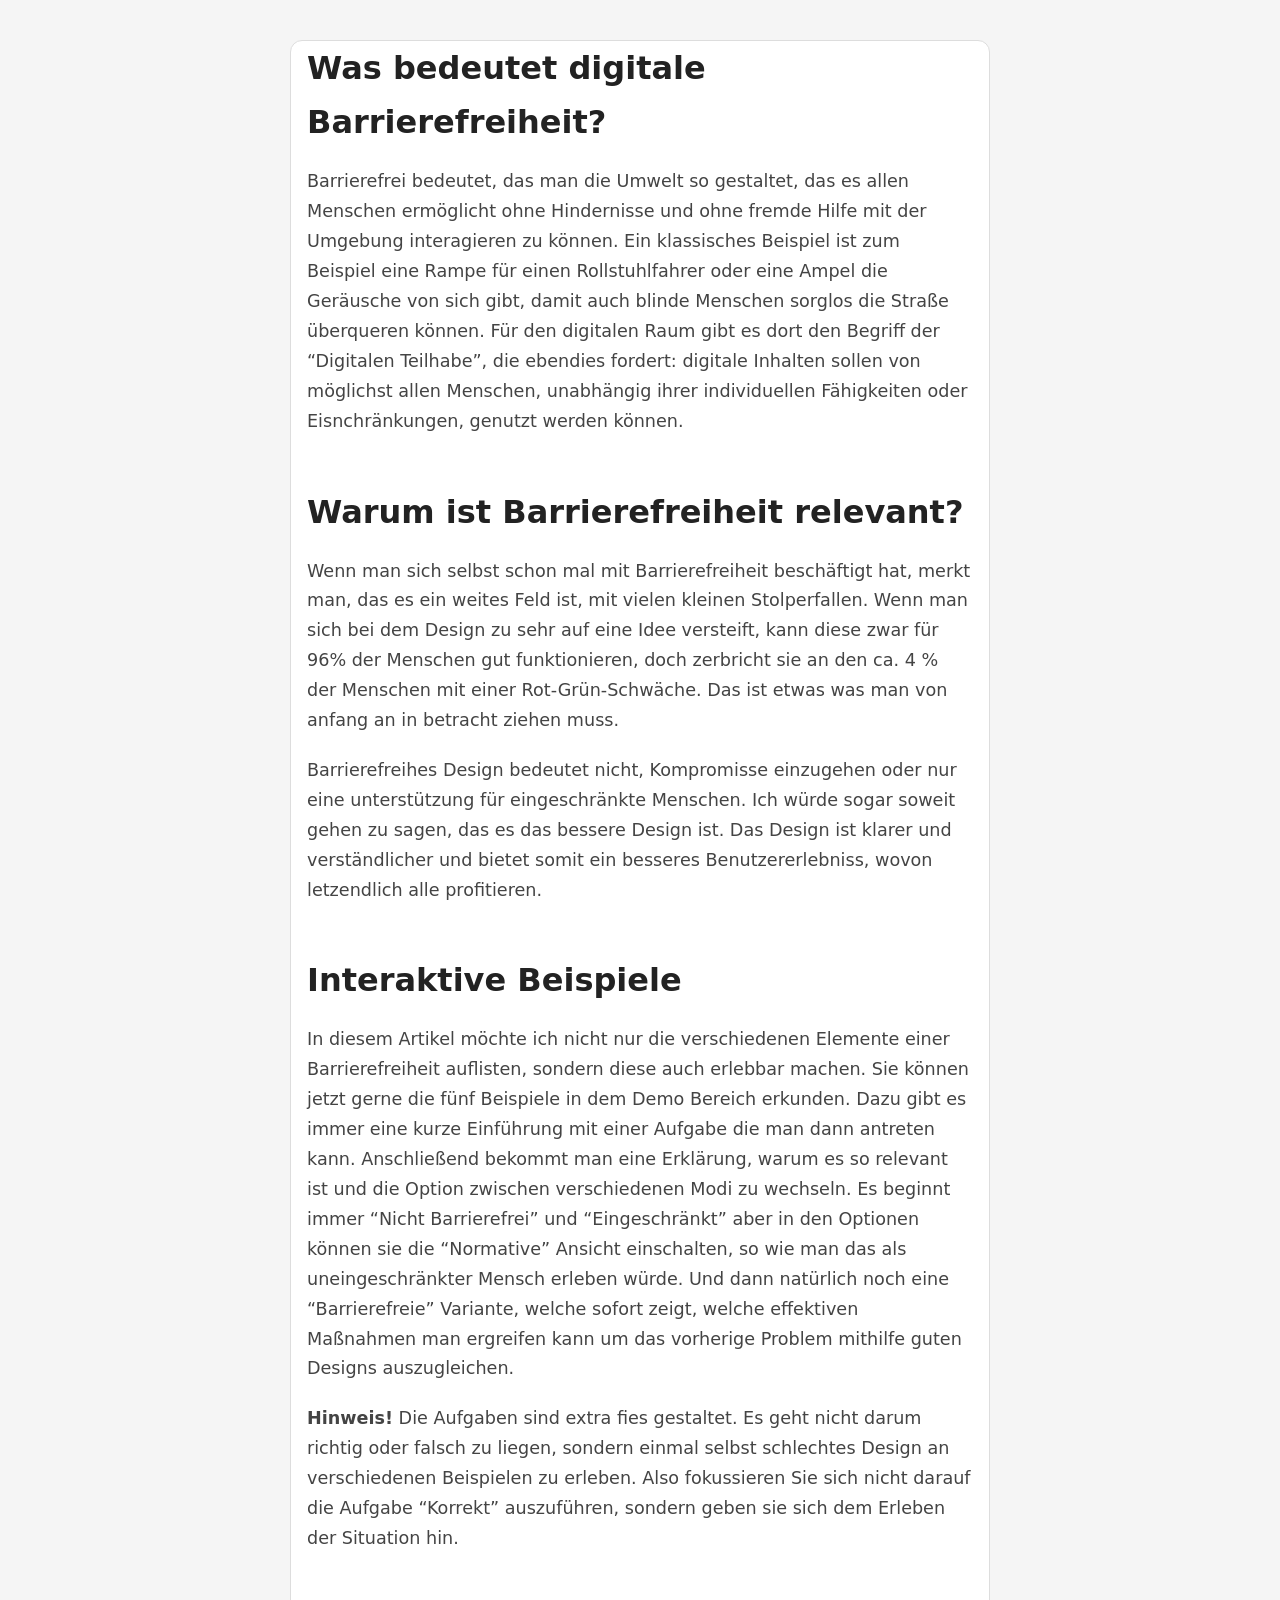
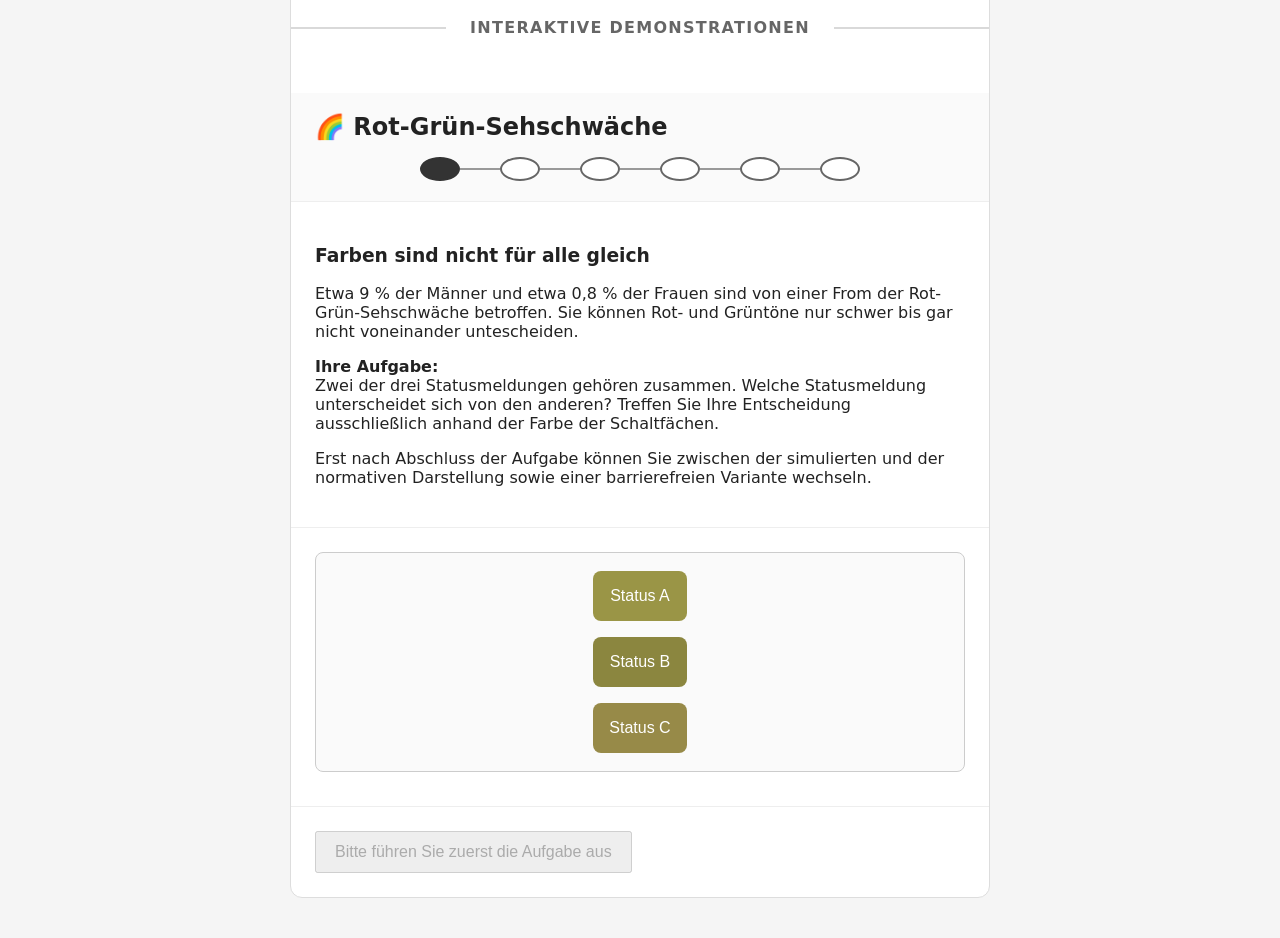
==== commit de1dea16: "Kleine Bugfixes" ====
--- a/index.html
+++ b/index.html
@@ -12,6 +12,32 @@
 <body>
 
 <main class="challenge">
+
+    <div class="article-introduction">
+
+        <h2>Was bedeutet digitale Barrierefreiheit?</h2>
+
+        <p>Barrierefrei bedeutet, das man die Umwelt so gestaltet, das es allen Menschen ermöglicht ohne Hindernisse und ohne fremde Hilfe mit der Umgebung interagieren zu können. Ein klassisches Beispiel ist zum Beispiel eine Rampe für einen Rollstuhlfahrer oder eine Ampel die Geräusche von sich gibt, damit auch blinde Menschen sorglos die Straße überqueren können. Für den digitalen Raum gibt es dort den Begriff der “Digitalen Teilhabe”, die ebendies fordert: digitale Inhalten sollen von möglichst allen Menschen, unabhängig ihrer individuellen Fähigkeiten oder Eisnchränkungen, genutzt werden können. </p>
+
+        <h2>Warum ist Barrierefreiheit relevant?</h2>
+
+        <p>Wenn man sich selbst schon mal mit Barrierefreiheit beschäftigt hat, merkt man, das es ein weites Feld ist, mit vielen kleinen Stolperfallen. Wenn man sich bei dem Design zu sehr auf eine Idee versteift, kann diese zwar für 96% der Menschen gut funktionieren, doch zerbricht sie an den ca. 4 % der Menschen mit einer Rot-Grün-Schwäche. Das ist etwas was man von anfang an in betracht ziehen muss. </p>
+
+        <p>Barrierefreihes Design bedeutet nicht, Kompromisse einzugehen oder nur eine unterstützung für eingeschränkte Menschen. Ich würde sogar soweit gehen zu sagen, das es das bessere Design ist. Das Design ist klarer und verständlicher und bietet somit ein besseres Benutzererlebniss, wovon letzendlich alle profitieren.  </p>
+        
+        <h2>Interaktive Beispiele</h2>
+
+        <p>In diesem Artikel möchte ich nicht nur die verschiedenen Elemente einer Barrierefreiheit auflisten, sondern diese auch erlebbar machen. Sie können jetzt gerne die fünf Beispiele in dem Demo Bereich erkunden. Dazu gibt es immer eine kurze Einführung mit einer Aufgabe die man dann antreten kann. Anschließend bekommt man eine Erklärung, warum es so relevant ist und die Option zwischen verschiedenen Modi zu wechseln. Es beginnt immer “Nicht Barrierefrei” und “Eingeschränkt” aber in den Optionen können sie die “Normative” Ansicht einschalten, so wie man das als uneingeschränkter Mensch erleben würde. Und dann natürlich noch eine “Barrierefreie” Variante, welche sofort zeigt, welche effektiven Maßnahmen man ergreifen kann um das vorherige Problem mithilfe guten Designs auszugleichen. </p>
+
+        <p><strong>Hinweis!</strong> Die Aufgaben sind extra fies gestaltet. Es geht nicht darum richtig oder falsch zu liegen, sondern einmal selbst schlechtes Design an verschiedenen Beispielen zu erleben. Also fokussieren Sie sich nicht darauf die Aufgabe “Korrekt” auszuführen, sondern geben sie sich dem Erleben der Situation hin. </p>
+        
+    </div>
+
+    <div class="article-divider">
+
+        <span>Interaktive Demonstrationen</span>
+
+    </div>
 
     <header class="challenge-header">
         <h2 id="title"></h2>
--- a/css/style.css
+++ b/css/style.css
@@ -25,6 +25,29 @@
 
 .hidden {
     display: none;
+}
+
+.article-introduction {
+    max-width: 900px;
+    margin: 0 auto 4rem;
+    padding: 0 1rem;
+    line-height: 1.7;
+}
+
+.article-introduction h2 {
+    margin-top: 3rem;
+    margin-bottom: 1rem;
+    font-size: 2rem;
+}
+
+.article-introduction h2:first-child {
+    margin-top: 0;
+}
+
+.article-introduction p {
+    margin-bottom: 1.25rem;
+    font-size: 1.1rem;
+    color: #444;
 }
 
 /* Comparison Panel */
@@ -142,6 +165,34 @@
 
 /* Challenge Styles */
 
+.article-divider {
+    position: relative;
+    max-width: 1100px;
+    margin: 3.5rem auto;
+    text-align: center;
+}
+
+.article-divider::before {
+    content: "";
+    position: absolute;
+    left: 0;
+    right: 0;
+    top: 50%;
+    height: 2px;
+    background: #d9d9d9;
+}
+
+.article-divider span {
+    position: relative;
+    background: #fff;
+    padding: 0 1.5rem;
+    font-size: 1rem;
+    font-weight: 700;
+    color: #666;
+    text-transform: uppercase;
+    letter-spacing: .08em;
+}
+
 .challenge {
     max-width: 700px;
     margin: auto;
@@ -250,6 +301,10 @@
     transform: scale(1.02);
 }
 
+.accessible .status-failure {
+    border: 3px solid #222;
+}
+
 /* Contrast Simulation Styles */
 
 .password-dialog {
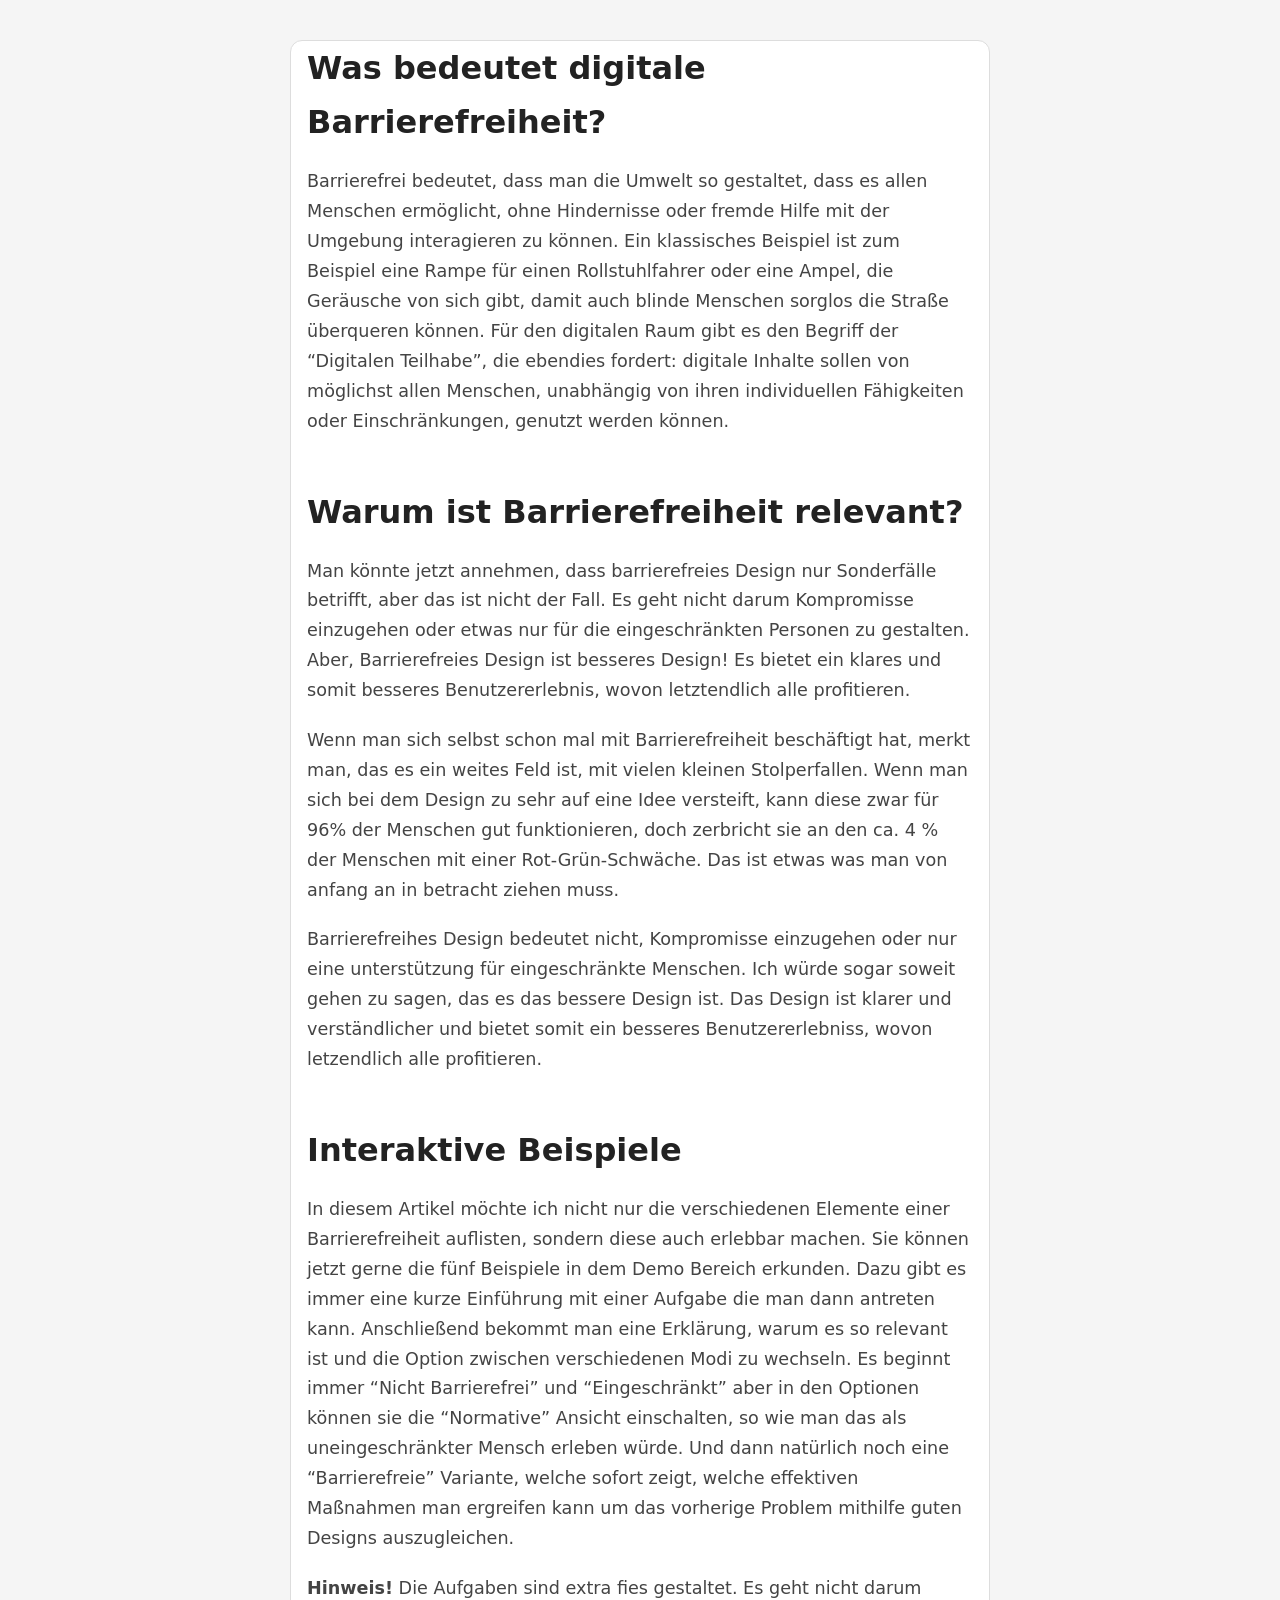
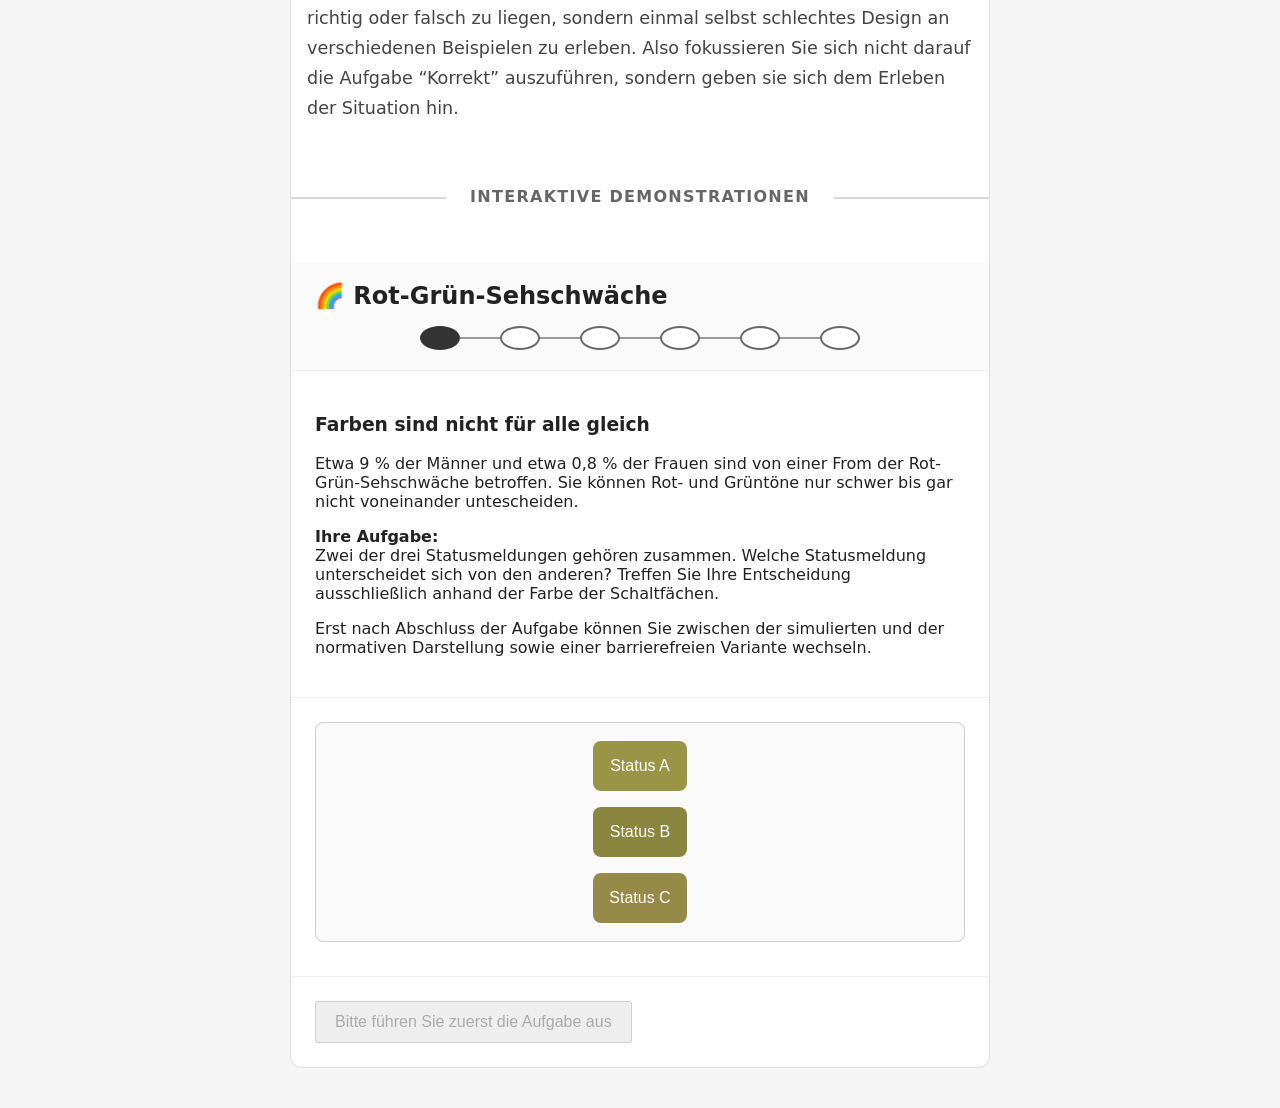
==== commit 601ede1b: "Weitere Bug Fixes, sollte jetzt mit Safari funktionieren" ====
--- a/index.html
+++ b/index.html
@@ -17,9 +17,11 @@
 
         <h2>Was bedeutet digitale Barrierefreiheit?</h2>
 
-        <p>Barrierefrei bedeutet, das man die Umwelt so gestaltet, das es allen Menschen ermöglicht ohne Hindernisse und ohne fremde Hilfe mit der Umgebung interagieren zu können. Ein klassisches Beispiel ist zum Beispiel eine Rampe für einen Rollstuhlfahrer oder eine Ampel die Geräusche von sich gibt, damit auch blinde Menschen sorglos die Straße überqueren können. Für den digitalen Raum gibt es dort den Begriff der “Digitalen Teilhabe”, die ebendies fordert: digitale Inhalten sollen von möglichst allen Menschen, unabhängig ihrer individuellen Fähigkeiten oder Eisnchränkungen, genutzt werden können. </p>
+        <p>Barrierefrei bedeutet, dass man die Umwelt so gestaltet, dass es allen Menschen ermöglicht, ohne Hindernisse oder fremde Hilfe mit der Umgebung interagieren zu können. Ein klassisches Beispiel ist zum Beispiel eine Rampe für einen Rollstuhlfahrer oder eine Ampel, die Geräusche von sich gibt, damit auch blinde Menschen sorglos die Straße überqueren können. Für den digitalen Raum gibt es den Begriff der “Digitalen Teilhabe”, die ebendies fordert: digitale Inhalte sollen von möglichst allen Menschen, unabhängig von ihren individuellen Fähigkeiten oder Einschränkungen, genutzt werden können. </p>
 
         <h2>Warum ist Barrierefreiheit relevant?</h2>
+
+        <p>Man könnte jetzt annehmen, dass barrierefreies Design nur Sonderfälle betrifft, aber das ist nicht der Fall. Es geht nicht darum Kompromisse einzugehen oder etwas nur für die eingeschränkten Personen zu gestalten. Aber, Barrierefreies Design ist besseres Design! Es bietet ein klares und somit besseres Benutzererlebnis, wovon letztendlich alle profitieren. </p>
 
         <p>Wenn man sich selbst schon mal mit Barrierefreiheit beschäftigt hat, merkt man, das es ein weites Feld ist, mit vielen kleinen Stolperfallen. Wenn man sich bei dem Design zu sehr auf eine Idee versteift, kann diese zwar für 96% der Menschen gut funktionieren, doch zerbricht sie an den ca. 4 % der Menschen mit einer Rot-Grün-Schwäche. Das ist etwas was man von anfang an in betracht ziehen muss. </p>
 
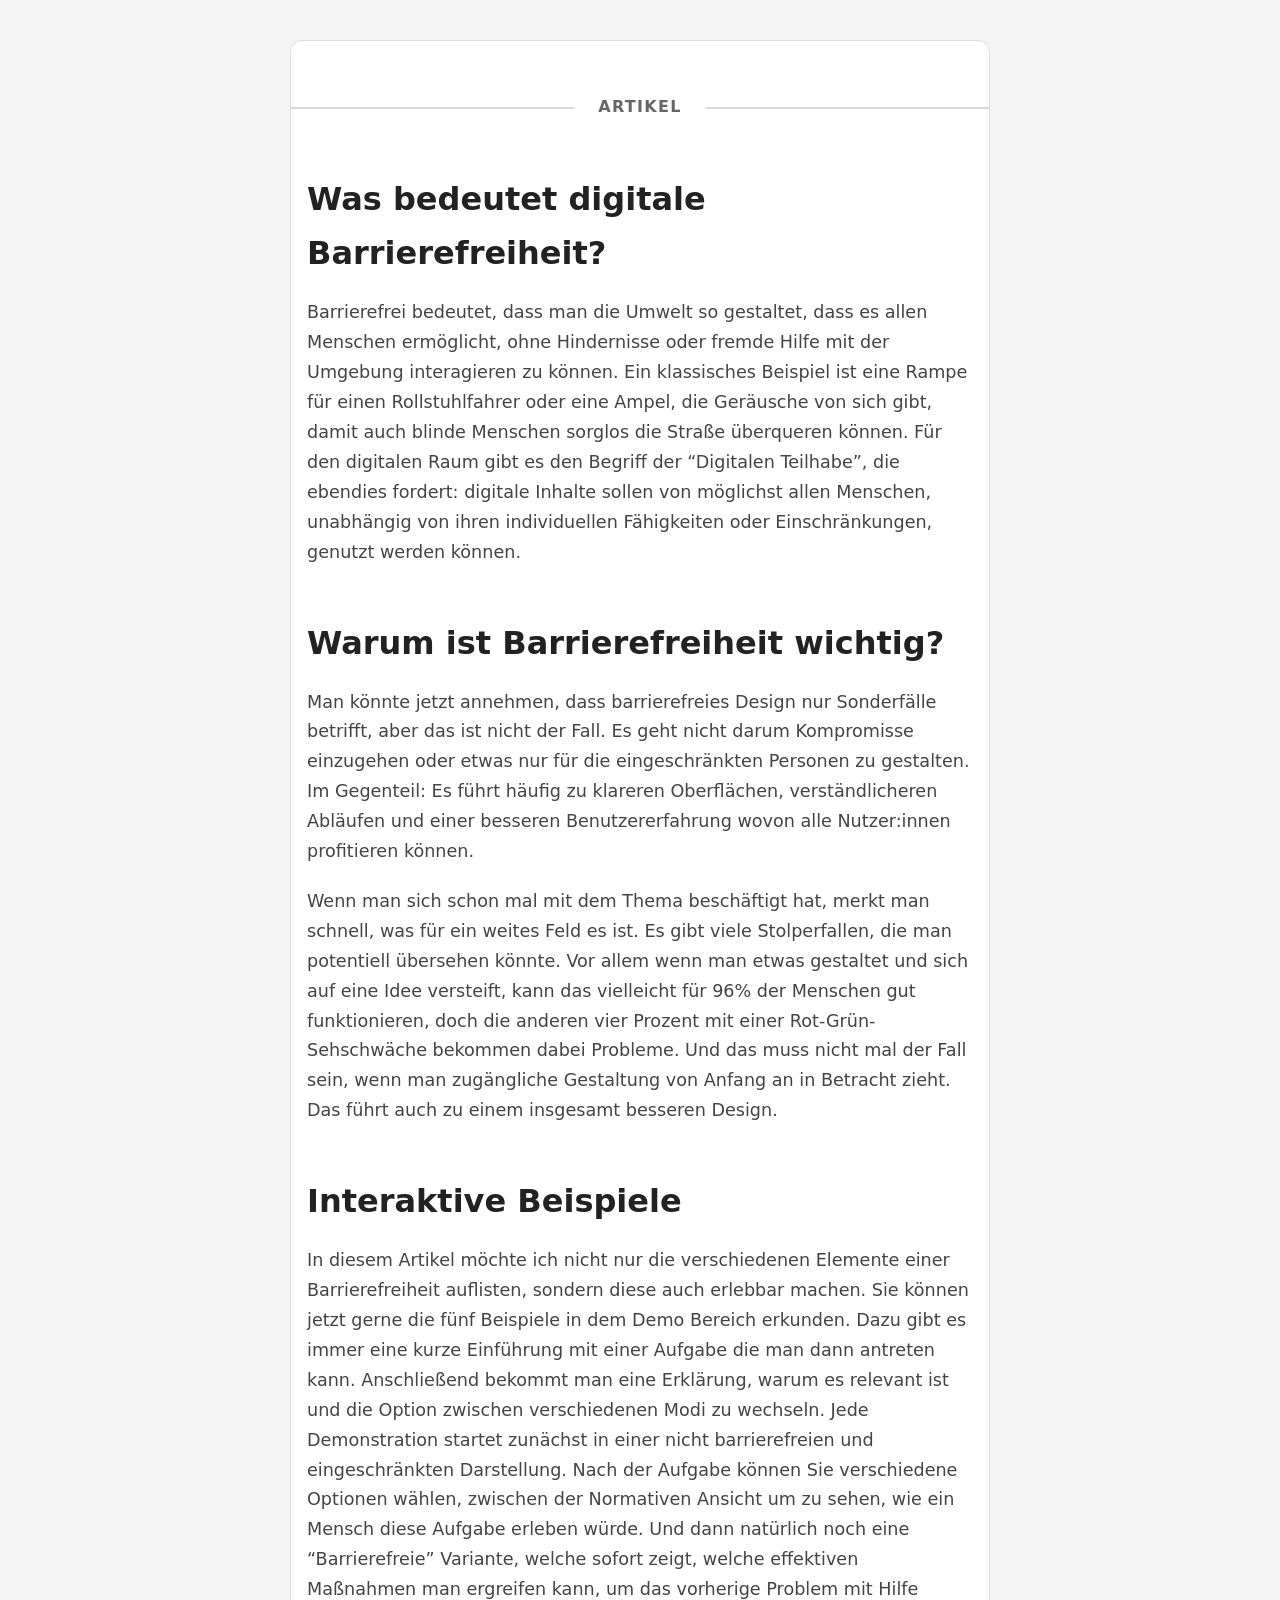
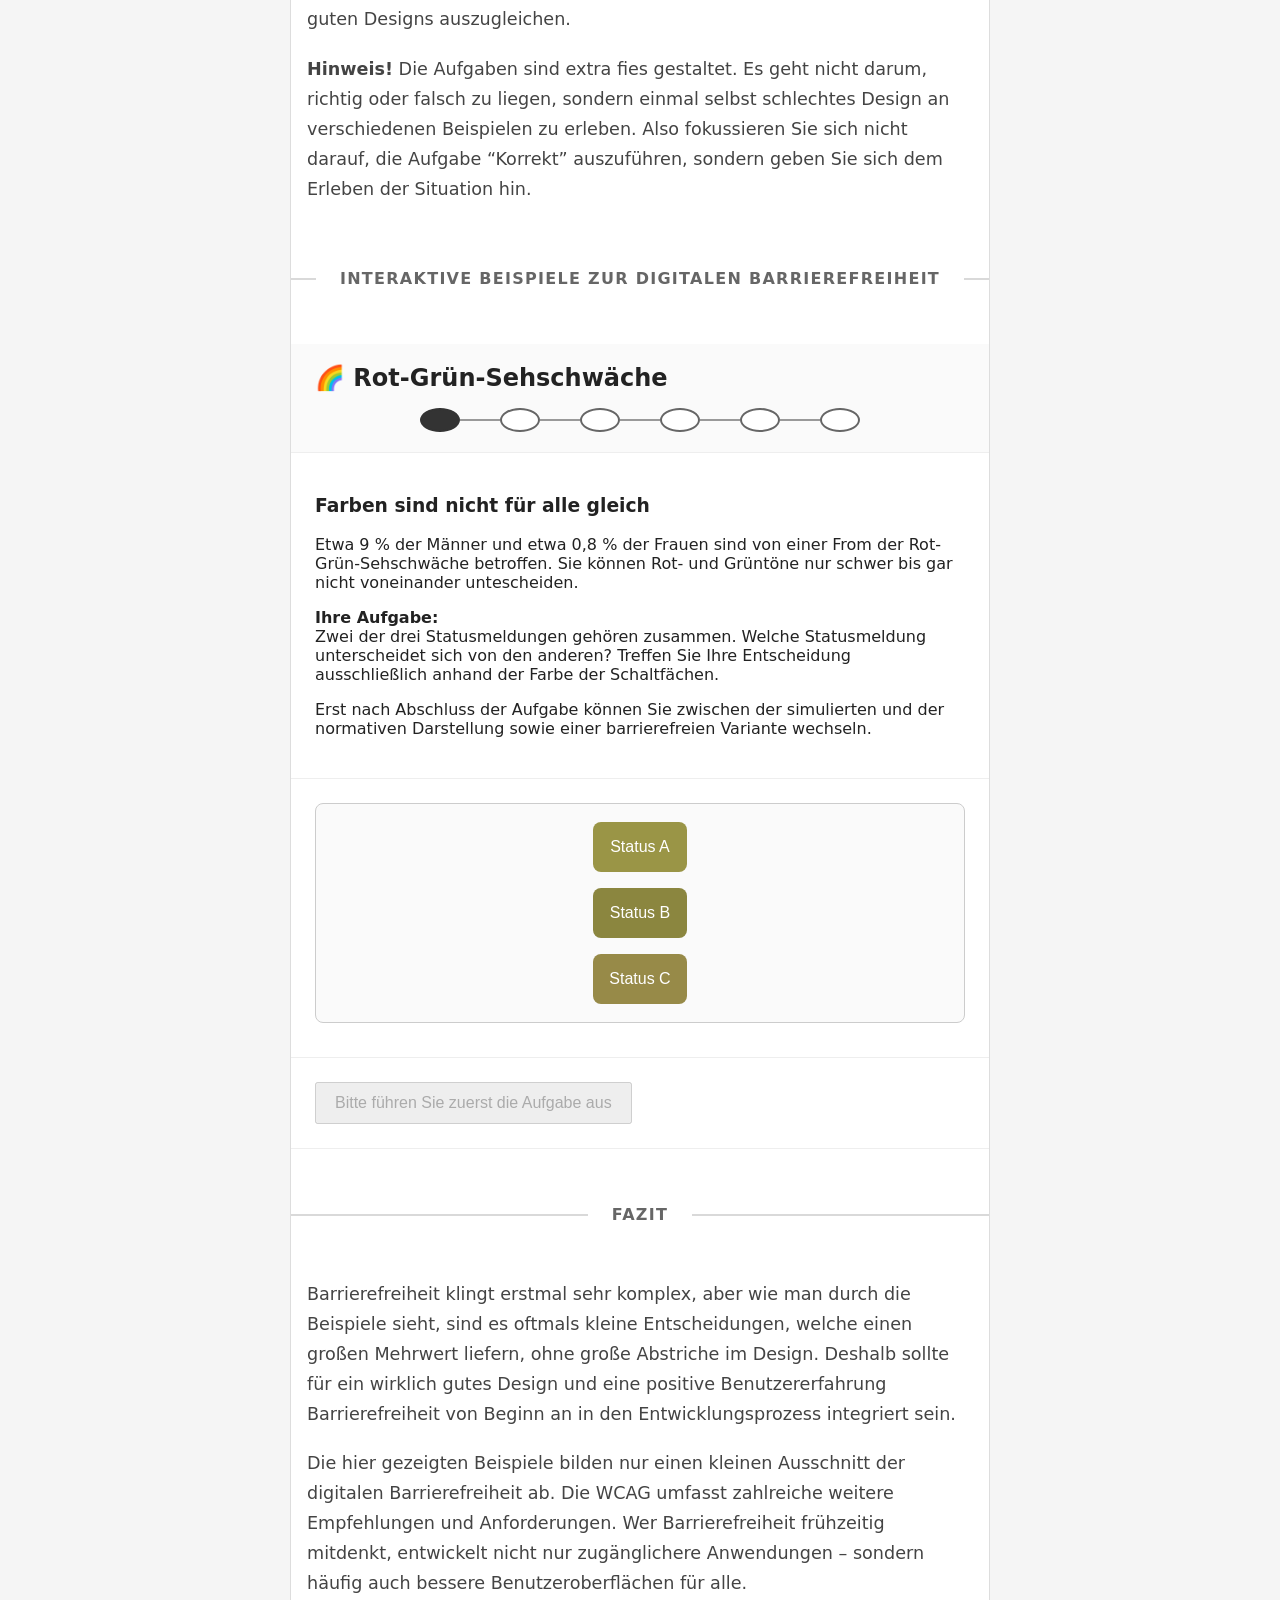
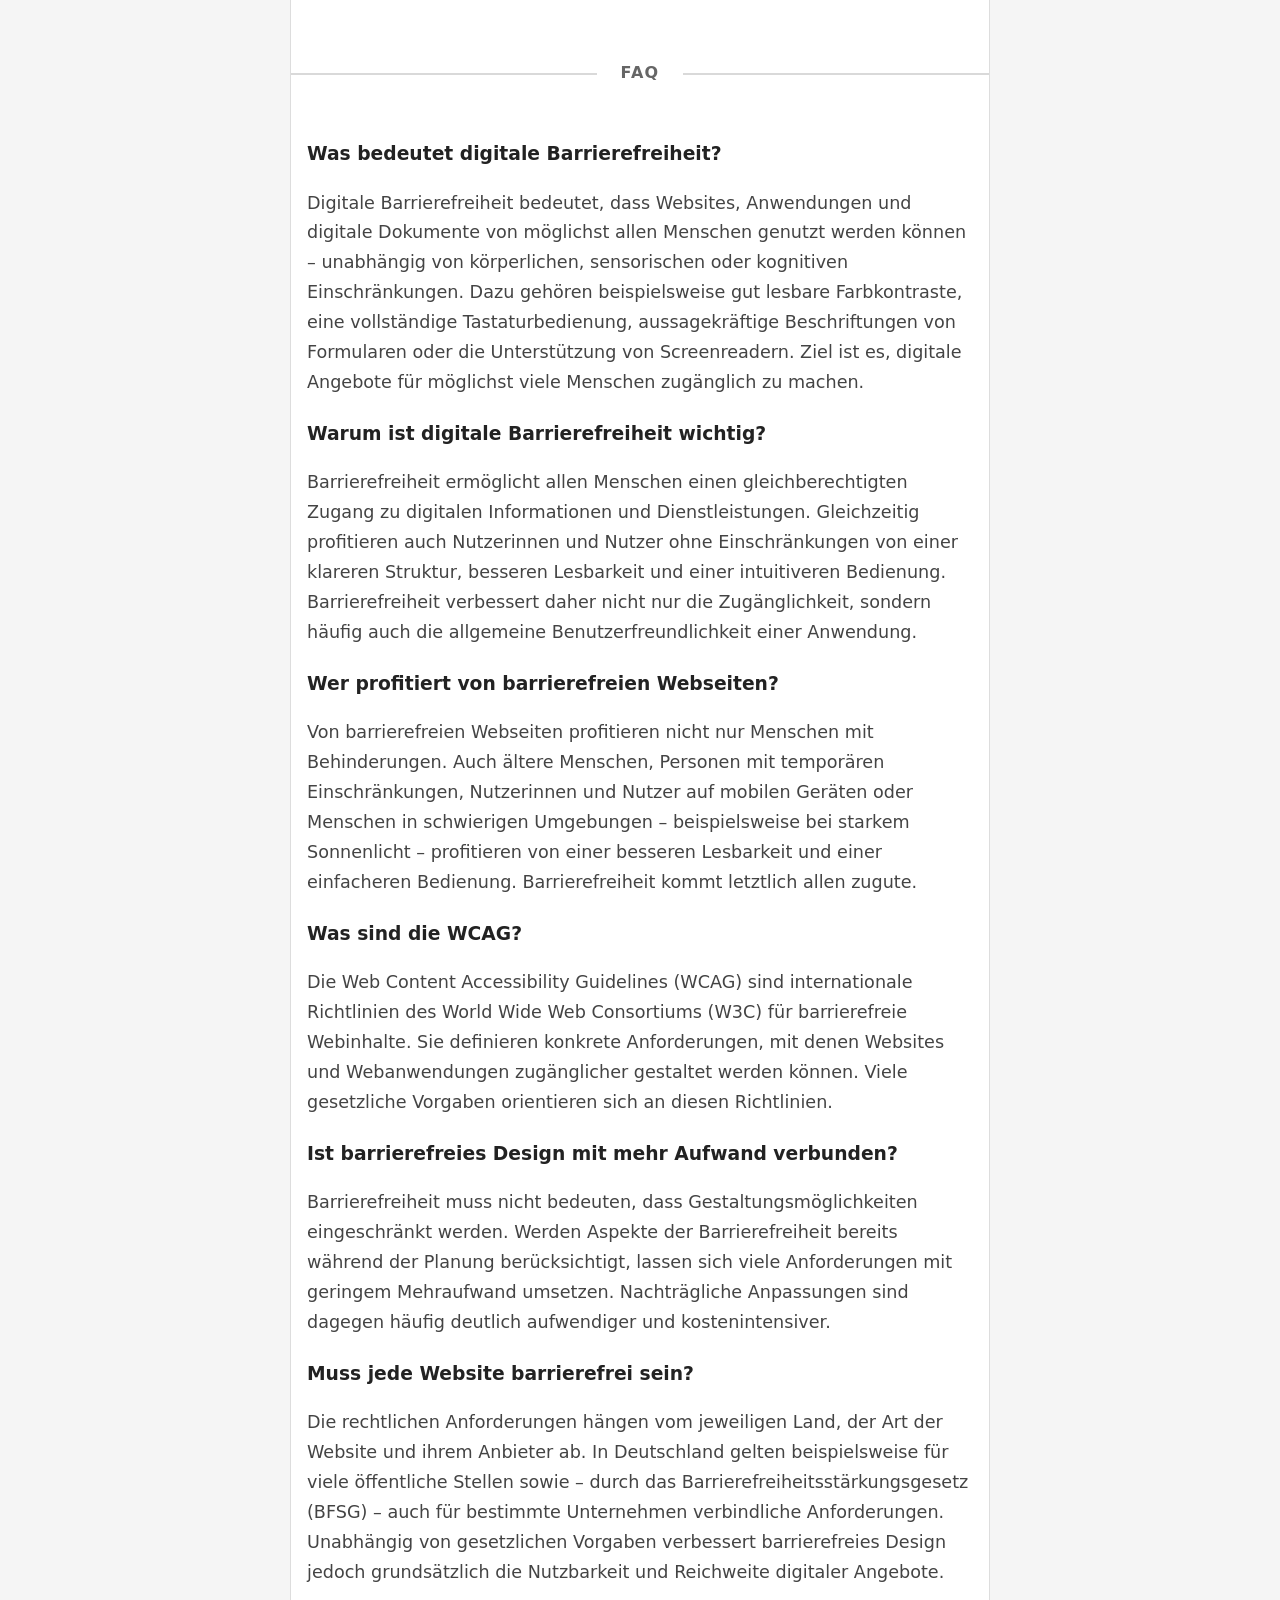
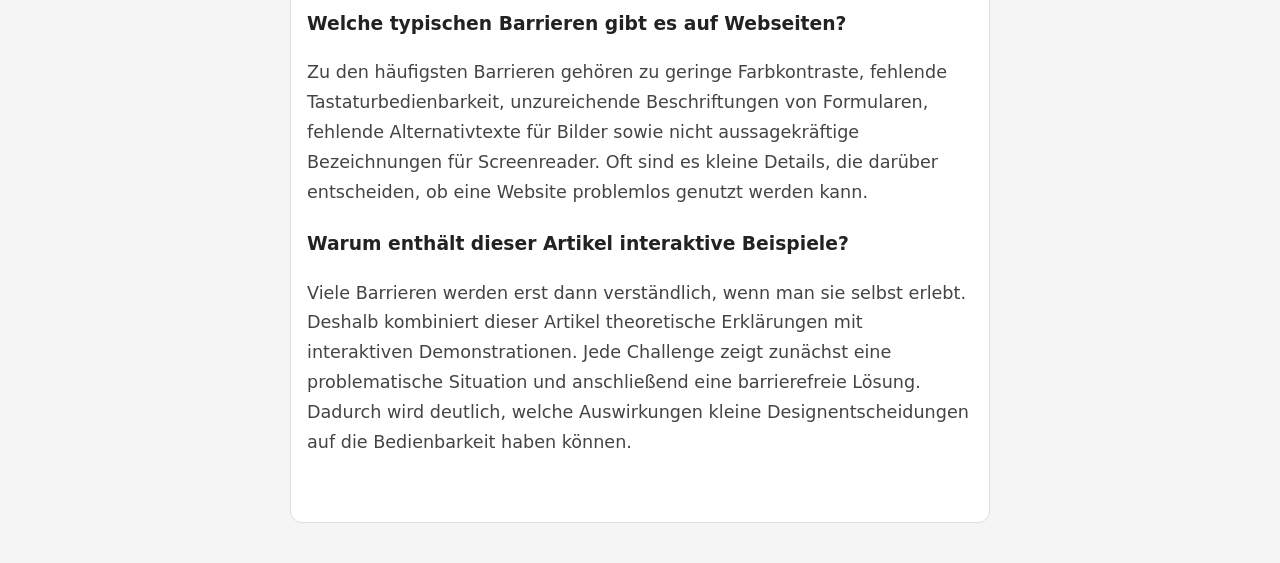
==== commit 13aac180: "Weitere minimale Fixes und erweiterung der Texte (muss noch bearbeitet werden)" ====
--- a/index.html
+++ b/index.html
@@ -4,7 +4,7 @@
     <meta charset="UTF-8">
     <meta name="viewport" content="width=device-width, initial-scale=1.0">
 
-    <title>Barrierefreiheit erleben</title>
+    <title>Barrierefreiheit erleben - Interaktive Beispiele</title>
 
     <link rel="stylesheet" href="css/style.css">
 </head>
@@ -13,31 +13,35 @@
 
 <main class="challenge">
 
-    <div class="article-introduction">
+    <div class="article-divider">
+
+        <span>Artikel</span>
+
+    </div>
+
+    <div class="article-content">
 
         <h2>Was bedeutet digitale Barrierefreiheit?</h2>
 
-        <p>Barrierefrei bedeutet, dass man die Umwelt so gestaltet, dass es allen Menschen ermöglicht, ohne Hindernisse oder fremde Hilfe mit der Umgebung interagieren zu können. Ein klassisches Beispiel ist zum Beispiel eine Rampe für einen Rollstuhlfahrer oder eine Ampel, die Geräusche von sich gibt, damit auch blinde Menschen sorglos die Straße überqueren können. Für den digitalen Raum gibt es den Begriff der “Digitalen Teilhabe”, die ebendies fordert: digitale Inhalte sollen von möglichst allen Menschen, unabhängig von ihren individuellen Fähigkeiten oder Einschränkungen, genutzt werden können. </p>
+        <p>Barrierefrei bedeutet, dass man die Umwelt so gestaltet, dass es allen Menschen ermöglicht, ohne Hindernisse oder fremde Hilfe mit der Umgebung interagieren zu können. Ein klassisches Beispiel ist eine Rampe für einen Rollstuhlfahrer oder eine Ampel, die Geräusche von sich gibt, damit auch blinde Menschen sorglos die Straße überqueren können. Für den digitalen Raum gibt es den Begriff der “Digitalen Teilhabe”, die ebendies fordert: digitale Inhalte sollen von möglichst allen Menschen, unabhängig von ihren individuellen Fähigkeiten oder Einschränkungen, genutzt werden können.  </p>
 
-        <h2>Warum ist Barrierefreiheit relevant?</h2>
+        <h2>Warum ist Barrierefreiheit wichtig?</h2>
 
-        <p>Man könnte jetzt annehmen, dass barrierefreies Design nur Sonderfälle betrifft, aber das ist nicht der Fall. Es geht nicht darum Kompromisse einzugehen oder etwas nur für die eingeschränkten Personen zu gestalten. Aber, Barrierefreies Design ist besseres Design! Es bietet ein klares und somit besseres Benutzererlebnis, wovon letztendlich alle profitieren. </p>
+        <p>Man könnte jetzt annehmen, dass barrierefreies Design nur Sonderfälle betrifft, aber das ist nicht der Fall. Es geht nicht darum Kompromisse einzugehen oder etwas nur für die eingeschränkten Personen zu gestalten. Im Gegenteil: Es führt häufig zu klareren Oberflächen, verständlicheren Abläufen und einer besseren Benutzererfahrung wovon alle Nutzer:innen profitieren können. </p>
 
-        <p>Wenn man sich selbst schon mal mit Barrierefreiheit beschäftigt hat, merkt man, das es ein weites Feld ist, mit vielen kleinen Stolperfallen. Wenn man sich bei dem Design zu sehr auf eine Idee versteift, kann diese zwar für 96% der Menschen gut funktionieren, doch zerbricht sie an den ca. 4 % der Menschen mit einer Rot-Grün-Schwäche. Das ist etwas was man von anfang an in betracht ziehen muss. </p>
-
-        <p>Barrierefreihes Design bedeutet nicht, Kompromisse einzugehen oder nur eine unterstützung für eingeschränkte Menschen. Ich würde sogar soweit gehen zu sagen, das es das bessere Design ist. Das Design ist klarer und verständlicher und bietet somit ein besseres Benutzererlebniss, wovon letzendlich alle profitieren.  </p>
+        <p>Wenn man sich schon mal mit dem Thema beschäftigt hat, merkt man schnell, was für ein weites Feld es ist. Es gibt viele Stolperfallen, die man potentiell übersehen könnte. Vor allem wenn man etwas gestaltet und sich auf eine Idee versteift, kann das vielleicht für 96% der Menschen gut funktionieren, doch die anderen vier Prozent  mit einer Rot-Grün-Sehschwäche bekommen dabei Probleme. Und das muss nicht mal der Fall sein, wenn man zugängliche Gestaltung von Anfang an in Betracht zieht. Das führt auch zu einem insgesamt besseren Design. </p>
         
         <h2>Interaktive Beispiele</h2>
 
-        <p>In diesem Artikel möchte ich nicht nur die verschiedenen Elemente einer Barrierefreiheit auflisten, sondern diese auch erlebbar machen. Sie können jetzt gerne die fünf Beispiele in dem Demo Bereich erkunden. Dazu gibt es immer eine kurze Einführung mit einer Aufgabe die man dann antreten kann. Anschließend bekommt man eine Erklärung, warum es so relevant ist und die Option zwischen verschiedenen Modi zu wechseln. Es beginnt immer “Nicht Barrierefrei” und “Eingeschränkt” aber in den Optionen können sie die “Normative” Ansicht einschalten, so wie man das als uneingeschränkter Mensch erleben würde. Und dann natürlich noch eine “Barrierefreie” Variante, welche sofort zeigt, welche effektiven Maßnahmen man ergreifen kann um das vorherige Problem mithilfe guten Designs auszugleichen. </p>
+        <p>In diesem Artikel möchte ich nicht nur die verschiedenen Elemente einer Barrierefreiheit auflisten, sondern diese auch erlebbar machen. Sie können jetzt gerne die fünf Beispiele in dem Demo Bereich erkunden. Dazu gibt es immer eine kurze Einführung mit einer Aufgabe die man dann antreten kann. Anschließend bekommt man eine Erklärung, warum es relevant ist und die Option zwischen verschiedenen Modi zu wechseln. Jede Demonstration startet zunächst in einer nicht barrierefreien und eingeschränkten Darstellung. Nach der Aufgabe können Sie verschiedene Optionen wählen, zwischen der Normativen Ansicht um zu sehen, wie ein Mensch diese Aufgabe erleben würde. Und dann natürlich noch eine “Barrierefreie” Variante, welche sofort zeigt, welche effektiven Maßnahmen man ergreifen kann, um das vorherige Problem mit Hilfe guten Designs auszugleichen. </p>
 
-        <p><strong>Hinweis!</strong> Die Aufgaben sind extra fies gestaltet. Es geht nicht darum richtig oder falsch zu liegen, sondern einmal selbst schlechtes Design an verschiedenen Beispielen zu erleben. Also fokussieren Sie sich nicht darauf die Aufgabe “Korrekt” auszuführen, sondern geben sie sich dem Erleben der Situation hin. </p>
+        <p><strong>Hinweis!</strong> Die Aufgaben sind extra fies gestaltet. Es geht nicht darum, richtig oder falsch zu liegen, sondern einmal selbst schlechtes Design an verschiedenen Beispielen zu erleben. Also fokussieren Sie sich nicht darauf, die Aufgabe “Korrekt” auszuführen, sondern geben Sie sich dem Erleben der Situation hin. </p>
         
     </div>
 
     <div class="article-divider">
 
-        <span>Interaktive Demonstrationen</span>
+        <span>Interaktive Beispiele zur digitalen Barrierefreiheit</span>
 
     </div>
 
@@ -116,12 +120,68 @@
 
     <section class="challenge-section">
 
-    <button id="checkButton" disabled>
-        Bitte führen Sie zuerst die Aufgabe aus
-    </button>
+        <button id="checkButton" disabled>
+            Bitte führen Sie zuerst die Aufgabe aus
+        </button>
 
     </section>
+
+
+    <div class="article-divider">
+
+        <span>Fazit</span>
+
+    </div>
+
+    <div class="article-content">
+
+        <p>Barrierefreiheit klingt erstmal sehr komplex, aber wie man durch die Beispiele sieht, sind es oftmals kleine Entscheidungen, welche einen großen Mehrwert liefern, ohne große Abstriche im Design. Deshalb  sollte für ein wirklich gutes Design und eine positive Benutzererfahrung Barrierefreiheit von Beginn an in den Entwicklungsprozess integriert sein.</p>
     
+        <p>Die hier gezeigten Beispiele bilden nur einen kleinen Ausschnitt der digitalen Barrierefreiheit ab. Die WCAG umfasst zahlreiche weitere Empfehlungen und Anforderungen. Wer Barrierefreiheit frühzeitig mitdenkt, entwickelt nicht nur zugänglichere Anwendungen – sondern häufig auch bessere Benutzeroberflächen für alle.</p>
+
+    </div>
+
+        <div class="article-divider">
+
+        <span>FAQ</span>
+
+    </div>
+
+    <div class="article-content">
+
+        <h3>Was bedeutet digitale Barrierefreiheit?</h3>
+
+        <p>Digitale Barrierefreiheit bedeutet, dass Websites, Anwendungen und digitale Dokumente von möglichst allen Menschen genutzt werden können – unabhängig von körperlichen, sensorischen oder kognitiven Einschränkungen. Dazu gehören beispielsweise gut lesbare Farbkontraste, eine vollständige Tastaturbedienung, aussagekräftige Beschriftungen von Formularen oder die Unterstützung von Screenreadern. Ziel ist es, digitale Angebote für möglichst viele Menschen zugänglich zu machen.</p>
+
+        <h3>Warum ist digitale Barrierefreiheit wichtig?</h3>
+
+        <p>Barrierefreiheit ermöglicht allen Menschen einen gleichberechtigten Zugang zu digitalen Informationen und Dienstleistungen. Gleichzeitig profitieren auch Nutzerinnen und Nutzer ohne Einschränkungen von einer klareren Struktur, besseren Lesbarkeit und einer intuitiveren Bedienung. Barrierefreiheit verbessert daher nicht nur die Zugänglichkeit, sondern häufig auch die allgemeine Benutzerfreundlichkeit einer Anwendung.</p>
+
+        <h3>Wer profitiert von barrierefreien Webseiten?</h3>
+
+        <p>Von barrierefreien Webseiten profitieren nicht nur Menschen mit Behinderungen. Auch ältere Menschen, Personen mit temporären Einschränkungen, Nutzerinnen und Nutzer auf mobilen Geräten oder Menschen in schwierigen Umgebungen – beispielsweise bei starkem Sonnenlicht – profitieren von einer besseren Lesbarkeit und einer einfacheren Bedienung. Barrierefreiheit kommt letztlich allen zugute.</p>
+
+        <h3>Was sind die WCAG?</h3>
+
+        <p>Die Web Content Accessibility Guidelines (WCAG) sind internationale Richtlinien des World Wide Web Consortiums (W3C) für barrierefreie Webinhalte. Sie definieren konkrete Anforderungen, mit denen Websites und Webanwendungen zugänglicher gestaltet werden können. Viele gesetzliche Vorgaben orientieren sich an diesen Richtlinien.</p>
+
+        <h3>Ist barrierefreies Design mit mehr Aufwand verbunden?</h3>
+
+        <p>Barrierefreiheit muss nicht bedeuten, dass Gestaltungsmöglichkeiten eingeschränkt werden. Werden Aspekte der Barrierefreiheit bereits während der Planung berücksichtigt, lassen sich viele Anforderungen mit geringem Mehraufwand umsetzen. Nachträgliche Anpassungen sind dagegen häufig deutlich aufwendiger und kostenintensiver.</p>
+
+        <h3>Muss jede Website barrierefrei sein?</h3>
+
+        <p>Die rechtlichen Anforderungen hängen vom jeweiligen Land, der Art der Website und ihrem Anbieter ab. In Deutschland gelten beispielsweise für viele öffentliche Stellen sowie – durch das Barrierefreiheitsstärkungsgesetz (BFSG) – auch für bestimmte Unternehmen verbindliche Anforderungen. Unabhängig von gesetzlichen Vorgaben verbessert barrierefreies Design jedoch grundsätzlich die Nutzbarkeit und Reichweite digitaler Angebote.</p>
+
+        <h3>Welche typischen Barrieren gibt es auf Webseiten?</h3>
+
+        <p>Zu den häufigsten Barrieren gehören zu geringe Farbkontraste, fehlende Tastaturbedienbarkeit, unzureichende Beschriftungen von Formularen, fehlende Alternativtexte für Bilder sowie nicht aussagekräftige Bezeichnungen für Screenreader. Oft sind es kleine Details, die darüber entscheiden, ob eine Website problemlos genutzt werden kann.</p>
+
+        <h3>Warum enthält dieser Artikel interaktive Beispiele?</h3>
+
+        <p>Viele Barrieren werden erst dann verständlich, wenn man sie selbst erlebt. Deshalb kombiniert dieser Artikel theoretische Erklärungen mit interaktiven Demonstrationen. Jede Challenge zeigt zunächst eine problematische Situation und anschließend eine barrierefreie Lösung. Dadurch wird deutlich, welche Auswirkungen kleine Designentscheidungen auf die Bedienbarkeit haben können.</p>
+
+    </div>
 </main>
 
 <script type="module" src="js/app.js"></script>
--- a/css/style.css
+++ b/css/style.css
@@ -27,24 +27,24 @@
     display: none;
 }
 
-.article-introduction {
+.article-content {
     max-width: 900px;
     margin: 0 auto 4rem;
     padding: 0 1rem;
     line-height: 1.7;
 }
 
-.article-introduction h2 {
+.article-content h2 {
     margin-top: 3rem;
     margin-bottom: 1rem;
     font-size: 2rem;
 }
 
-.article-introduction h2:first-child {
+.article-content h2:first-child {
     margin-top: 0;
 }
 
-.article-introduction p {
+.article-content p {
     margin-bottom: 1.25rem;
     font-size: 1.1rem;
     color: #444;
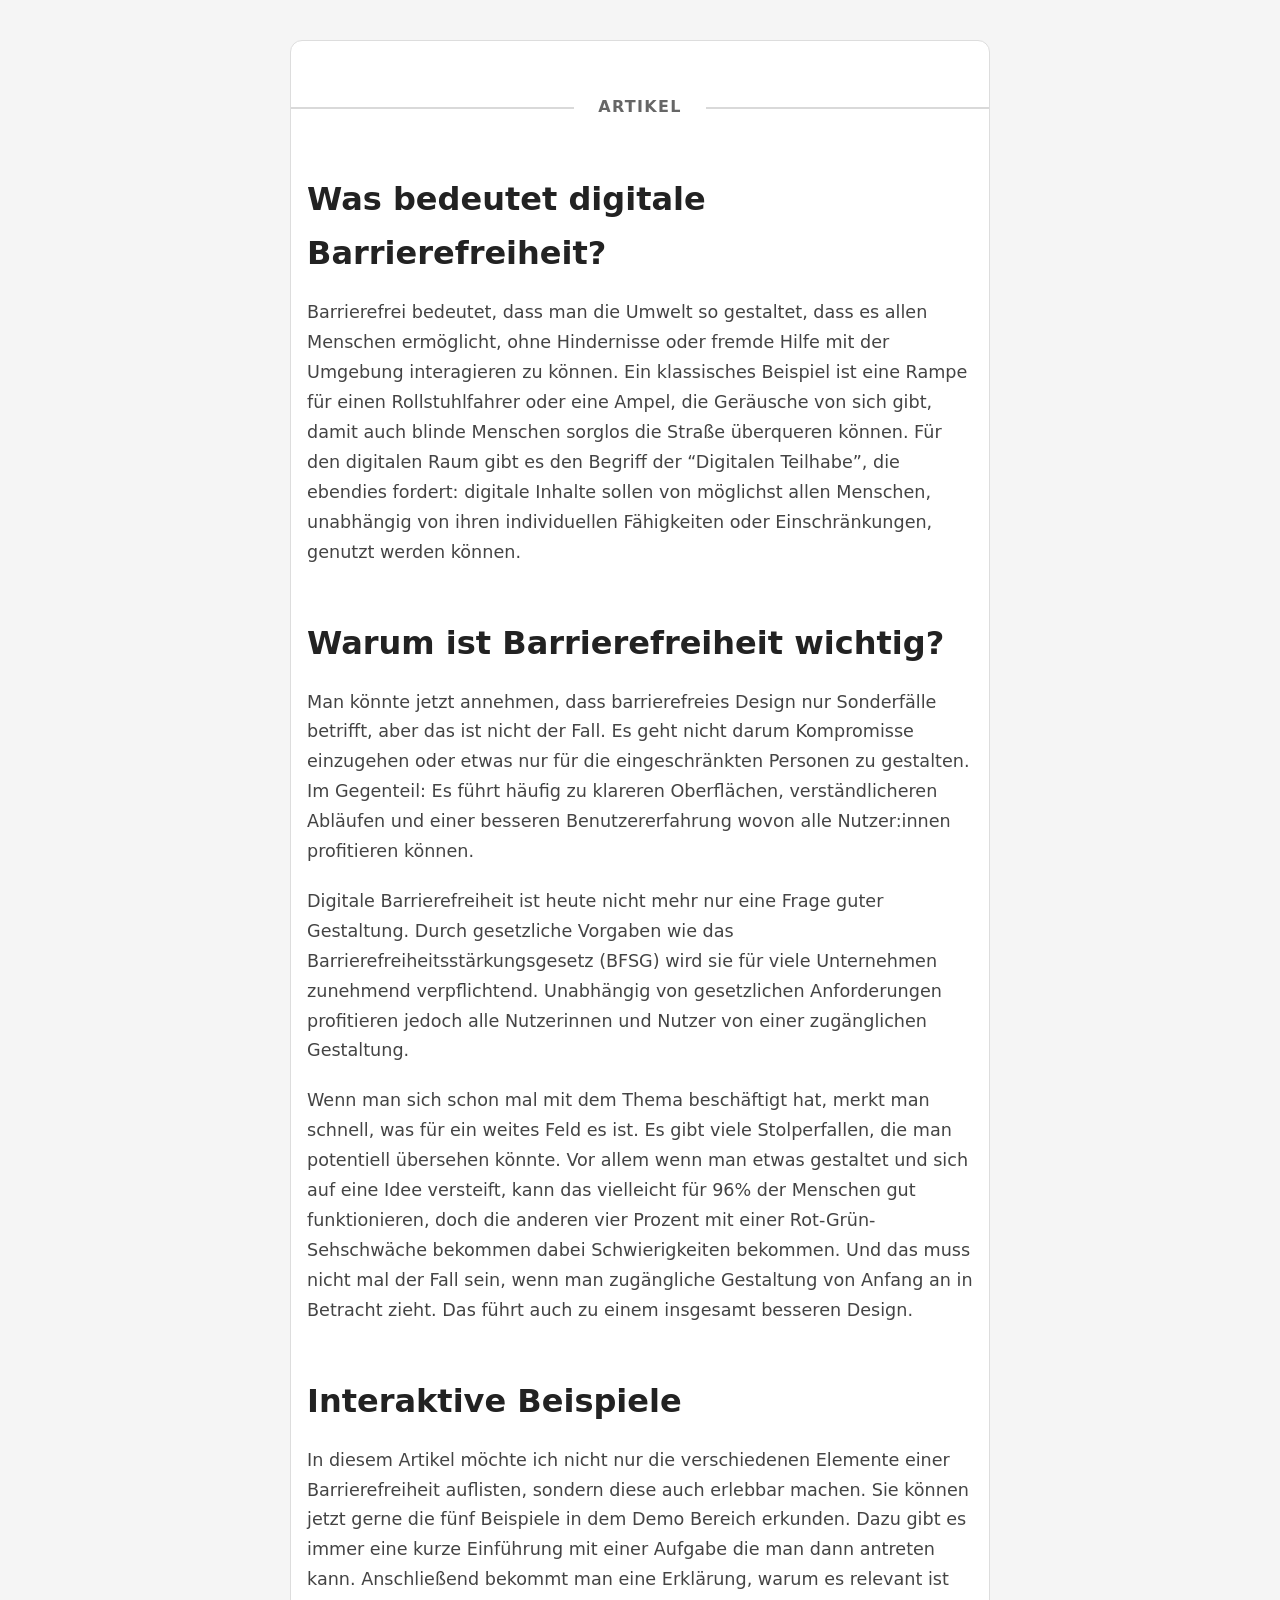
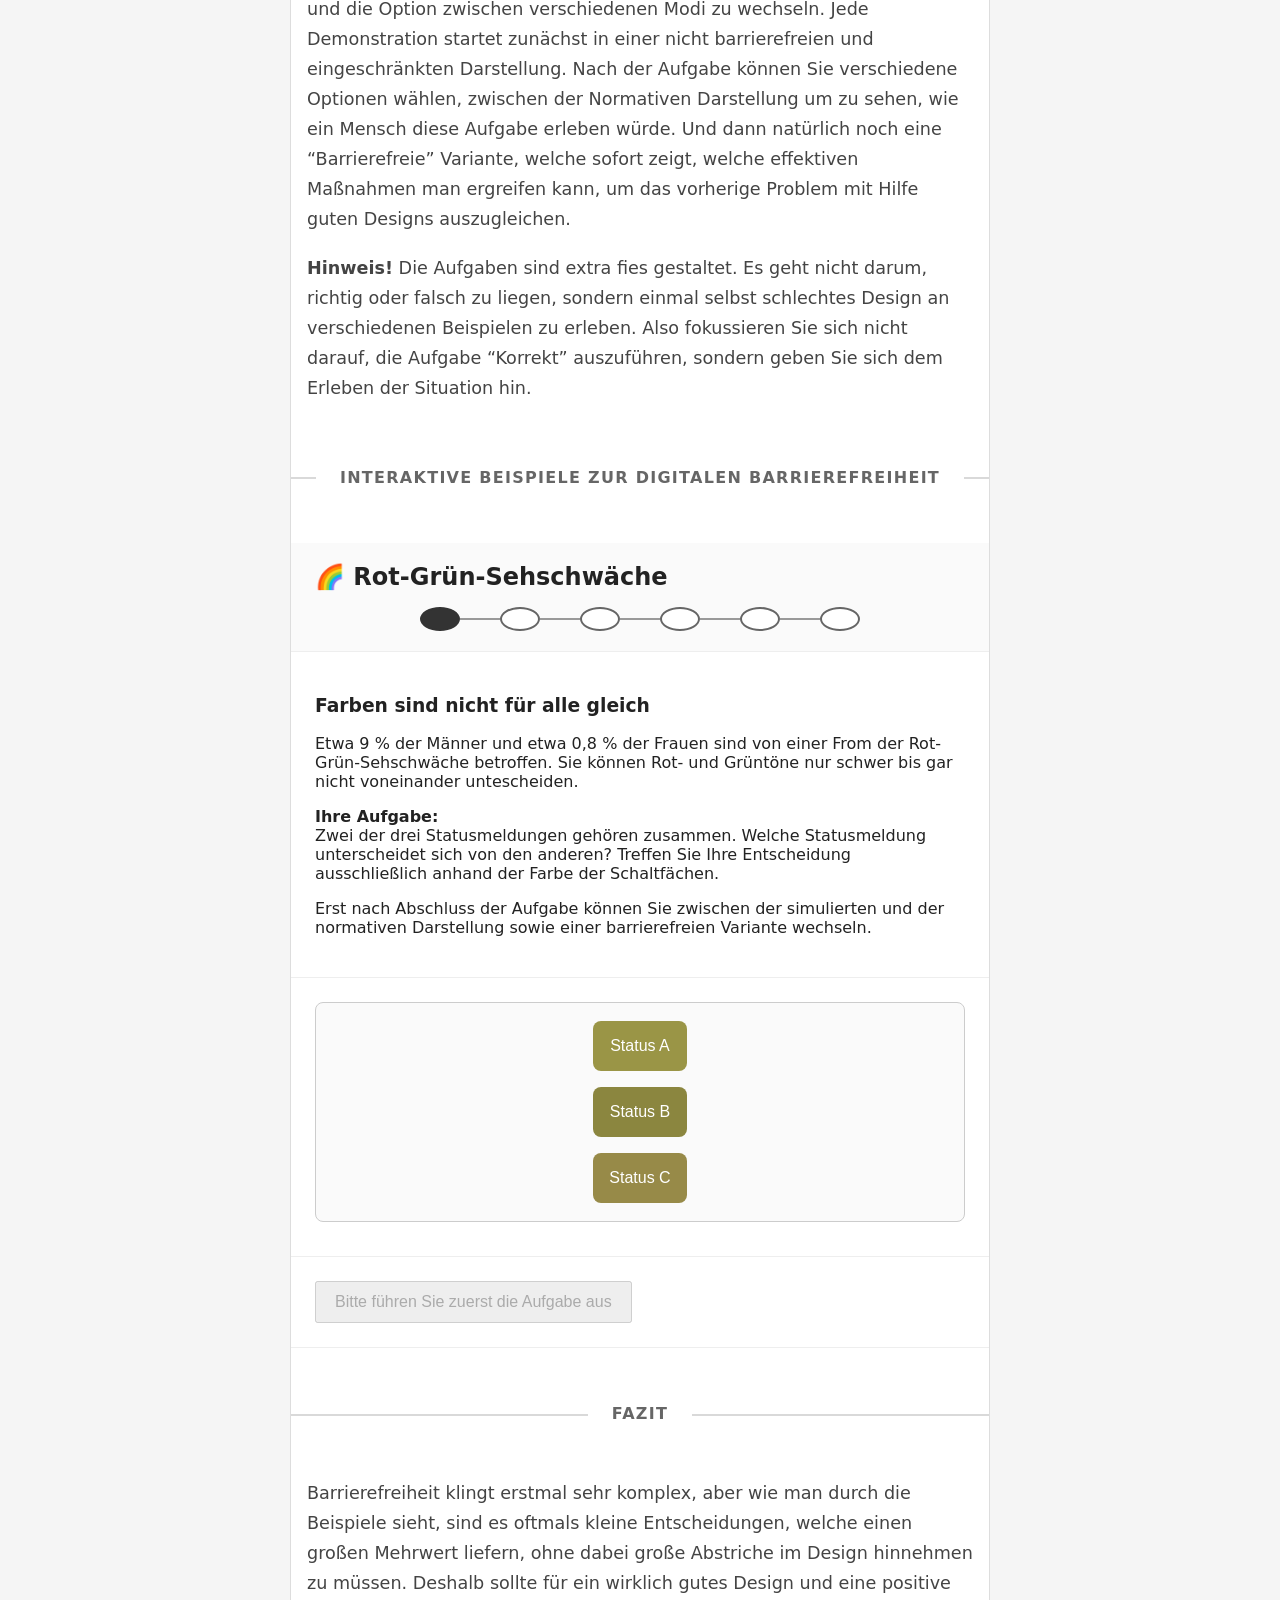
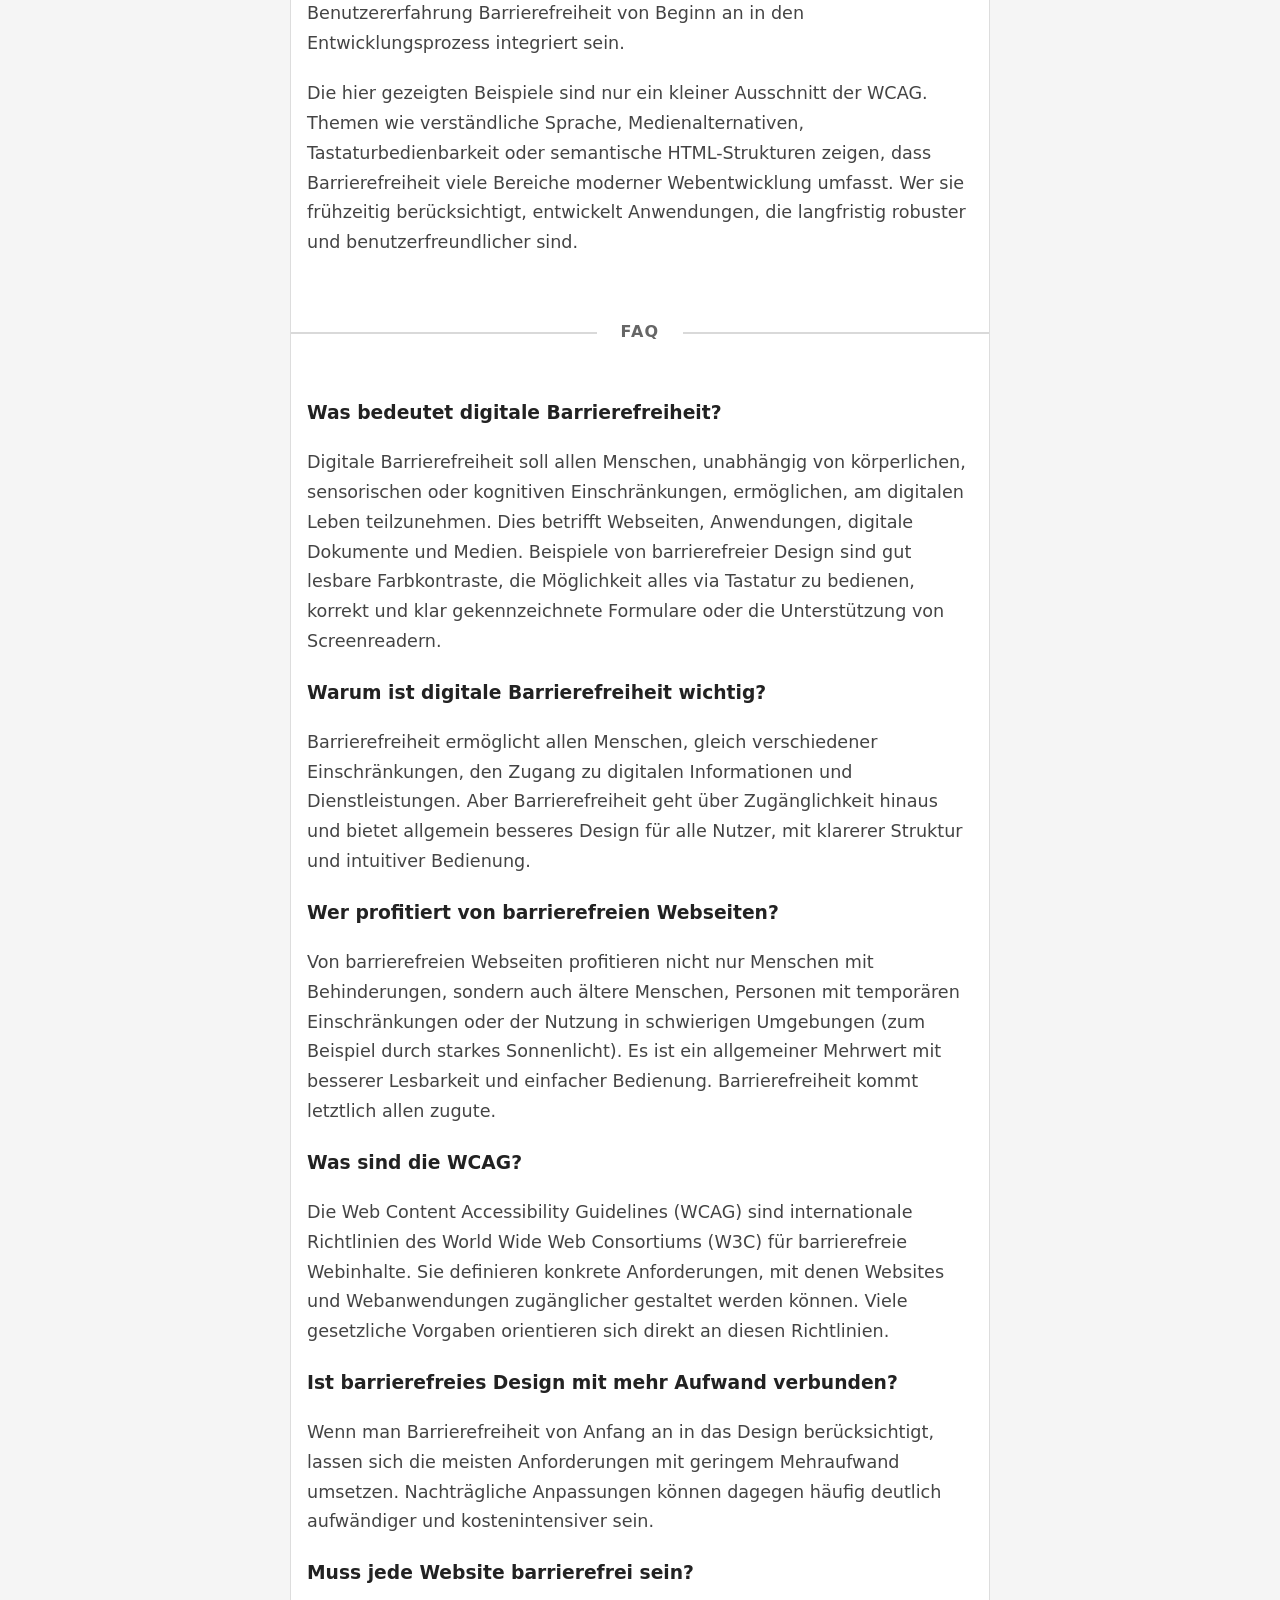
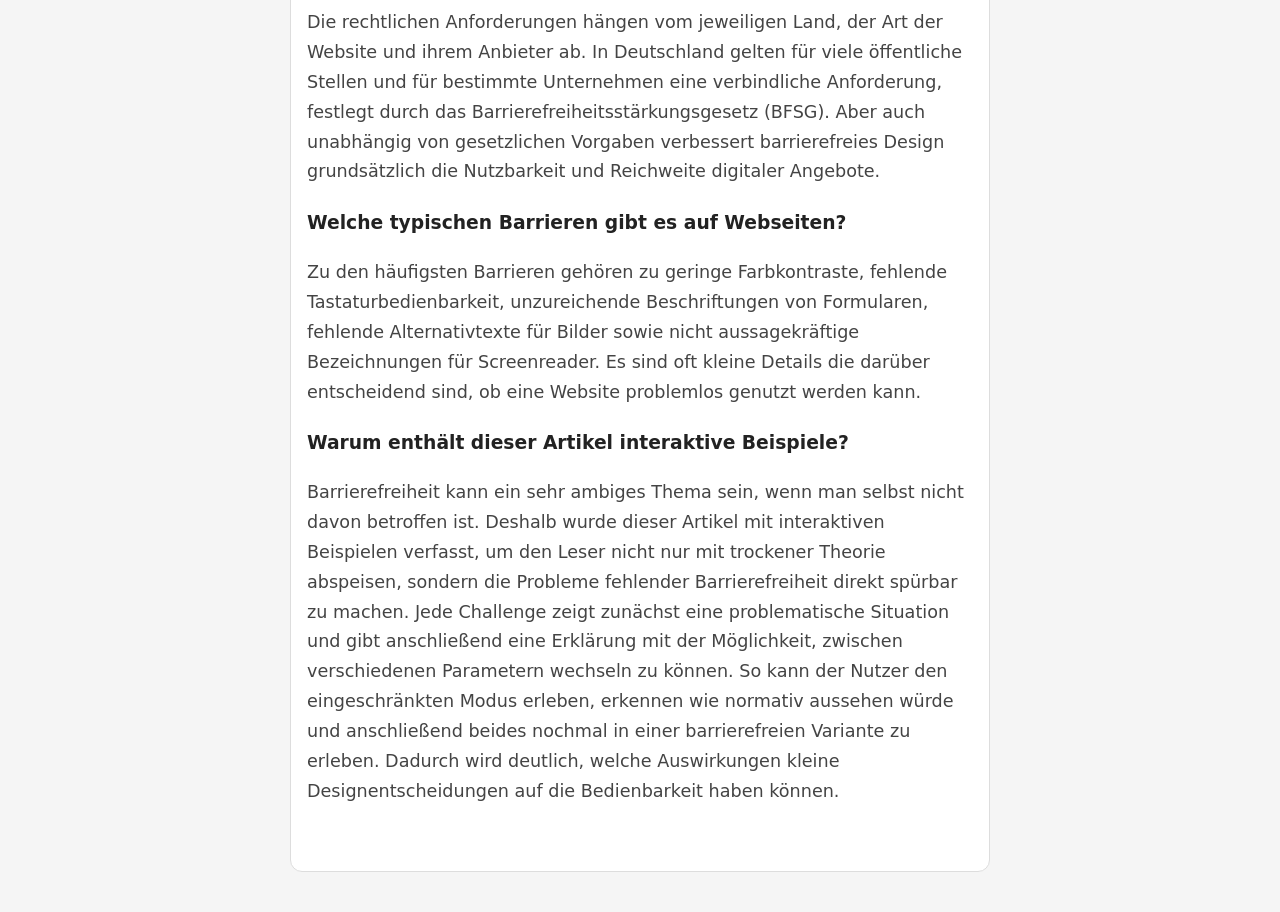
==== commit be17acff: "Texte nocheinmal überarbeitet" ====
--- a/index.html
+++ b/index.html
@@ -4,8 +4,12 @@
     <meta charset="UTF-8">
     <meta name="viewport" content="width=device-width, initial-scale=1.0">
 
-    <title>Barrierefreiheit erleben - Interaktive Beispiele</title>
+    <title>Barrierefreiheit erleben - Interaktive WCAG-Beispiele</title>
 
+    <meta
+    name="description"
+    content="Erleben Sie digitale Barrierefreiheit anhand interaktiver Beispiele. Testen Sie Farbkontraste, Tastaturnavigation, Screenreader, Beschriftungen und Responsive Design."
+    >
     <link rel="stylesheet" href="css/style.css">
 </head>
 
@@ -29,11 +33,13 @@
 
         <p>Man könnte jetzt annehmen, dass barrierefreies Design nur Sonderfälle betrifft, aber das ist nicht der Fall. Es geht nicht darum Kompromisse einzugehen oder etwas nur für die eingeschränkten Personen zu gestalten. Im Gegenteil: Es führt häufig zu klareren Oberflächen, verständlicheren Abläufen und einer besseren Benutzererfahrung wovon alle Nutzer:innen profitieren können. </p>
 
-        <p>Wenn man sich schon mal mit dem Thema beschäftigt hat, merkt man schnell, was für ein weites Feld es ist. Es gibt viele Stolperfallen, die man potentiell übersehen könnte. Vor allem wenn man etwas gestaltet und sich auf eine Idee versteift, kann das vielleicht für 96% der Menschen gut funktionieren, doch die anderen vier Prozent  mit einer Rot-Grün-Sehschwäche bekommen dabei Probleme. Und das muss nicht mal der Fall sein, wenn man zugängliche Gestaltung von Anfang an in Betracht zieht. Das führt auch zu einem insgesamt besseren Design. </p>
+        <p>Digitale Barrierefreiheit ist heute nicht mehr nur eine Frage guter Gestaltung. Durch gesetzliche Vorgaben wie das Barrierefreiheitsstärkungsgesetz (BFSG) wird sie für viele Unternehmen zunehmend verpflichtend. Unabhängig von gesetzlichen Anforderungen profitieren jedoch alle Nutzerinnen und Nutzer von einer zugänglichen Gestaltung.</p>
+
+        <p>Wenn man sich schon mal mit dem Thema beschäftigt hat, merkt man schnell, was für ein weites Feld es ist. Es gibt viele Stolperfallen, die man potentiell übersehen könnte. Vor allem wenn man etwas gestaltet und sich auf eine Idee versteift, kann das vielleicht für 96% der Menschen gut funktionieren, doch die anderen vier Prozent  mit einer Rot-Grün-Sehschwäche bekommen dabei Schwierigkeiten bekommen. Und das muss nicht mal der Fall sein, wenn man zugängliche Gestaltung von Anfang an in Betracht zieht. Das führt auch zu einem insgesamt besseren Design. </p>
         
         <h2>Interaktive Beispiele</h2>
 
-        <p>In diesem Artikel möchte ich nicht nur die verschiedenen Elemente einer Barrierefreiheit auflisten, sondern diese auch erlebbar machen. Sie können jetzt gerne die fünf Beispiele in dem Demo Bereich erkunden. Dazu gibt es immer eine kurze Einführung mit einer Aufgabe die man dann antreten kann. Anschließend bekommt man eine Erklärung, warum es relevant ist und die Option zwischen verschiedenen Modi zu wechseln. Jede Demonstration startet zunächst in einer nicht barrierefreien und eingeschränkten Darstellung. Nach der Aufgabe können Sie verschiedene Optionen wählen, zwischen der Normativen Ansicht um zu sehen, wie ein Mensch diese Aufgabe erleben würde. Und dann natürlich noch eine “Barrierefreie” Variante, welche sofort zeigt, welche effektiven Maßnahmen man ergreifen kann, um das vorherige Problem mit Hilfe guten Designs auszugleichen. </p>
+        <p>In diesem Artikel möchte ich nicht nur die verschiedenen Elemente einer Barrierefreiheit auflisten, sondern diese auch erlebbar machen. Sie können jetzt gerne die fünf Beispiele in dem Demo Bereich erkunden. Dazu gibt es immer eine kurze Einführung mit einer Aufgabe die man dann antreten kann. Anschließend bekommt man eine Erklärung, warum es relevant ist und die Option zwischen verschiedenen Modi zu wechseln. Jede Demonstration startet zunächst in einer nicht barrierefreien und eingeschränkten Darstellung. Nach der Aufgabe können Sie verschiedene Optionen wählen, zwischen der Normativen Darstellung um zu sehen, wie ein Mensch diese Aufgabe erleben würde. Und dann natürlich noch eine “Barrierefreie” Variante, welche sofort zeigt, welche effektiven Maßnahmen man ergreifen kann, um das vorherige Problem mit Hilfe guten Designs auszugleichen. </p>
 
         <p><strong>Hinweis!</strong> Die Aufgaben sind extra fies gestaltet. Es geht nicht darum, richtig oder falsch zu liegen, sondern einmal selbst schlechtes Design an verschiedenen Beispielen zu erleben. Also fokussieren Sie sich nicht darauf, die Aufgabe “Korrekt” auszuführen, sondern geben Sie sich dem Erleben der Situation hin. </p>
         
@@ -135,9 +141,9 @@
 
     <div class="article-content">
 
-        <p>Barrierefreiheit klingt erstmal sehr komplex, aber wie man durch die Beispiele sieht, sind es oftmals kleine Entscheidungen, welche einen großen Mehrwert liefern, ohne große Abstriche im Design. Deshalb  sollte für ein wirklich gutes Design und eine positive Benutzererfahrung Barrierefreiheit von Beginn an in den Entwicklungsprozess integriert sein.</p>
+        <p>Barrierefreiheit klingt erstmal sehr komplex, aber wie man durch die Beispiele sieht, sind es oftmals kleine Entscheidungen, welche einen großen Mehrwert liefern, ohne dabei große Abstriche im Design hinnehmen zu müssen. Deshalb sollte für ein wirklich gutes Design und eine positive Benutzererfahrung Barrierefreiheit von Beginn an in den Entwicklungsprozess integriert sein.</p>
     
-        <p>Die hier gezeigten Beispiele bilden nur einen kleinen Ausschnitt der digitalen Barrierefreiheit ab. Die WCAG umfasst zahlreiche weitere Empfehlungen und Anforderungen. Wer Barrierefreiheit frühzeitig mitdenkt, entwickelt nicht nur zugänglichere Anwendungen – sondern häufig auch bessere Benutzeroberflächen für alle.</p>
+        <p>Die hier gezeigten Beispiele sind nur ein kleiner Ausschnitt der WCAG. Themen wie verständliche Sprache, Medienalternativen, Tastaturbedienbarkeit oder semantische HTML-Strukturen zeigen, dass Barrierefreiheit viele Bereiche moderner Webentwicklung umfasst. Wer sie frühzeitig berücksichtigt, entwickelt Anwendungen, die langfristig robuster und benutzerfreundlicher sind.</p>
 
     </div>
 
@@ -151,35 +157,35 @@
 
         <h3>Was bedeutet digitale Barrierefreiheit?</h3>
 
-        <p>Digitale Barrierefreiheit bedeutet, dass Websites, Anwendungen und digitale Dokumente von möglichst allen Menschen genutzt werden können – unabhängig von körperlichen, sensorischen oder kognitiven Einschränkungen. Dazu gehören beispielsweise gut lesbare Farbkontraste, eine vollständige Tastaturbedienung, aussagekräftige Beschriftungen von Formularen oder die Unterstützung von Screenreadern. Ziel ist es, digitale Angebote für möglichst viele Menschen zugänglich zu machen.</p>
+        <p>Digitale Barrierefreiheit soll allen Menschen, unabhängig von körperlichen, sensorischen oder kognitiven Einschränkungen, ermöglichen, am digitalen Leben teilzunehmen. Dies betrifft Webseiten, Anwendungen, digitale Dokumente und Medien. Beispiele von barrierefreier Design sind gut lesbare Farbkontraste, die Möglichkeit alles via Tastatur zu bedienen, korrekt und klar gekennzeichnete Formulare oder die Unterstützung von Screenreadern.</p>
 
         <h3>Warum ist digitale Barrierefreiheit wichtig?</h3>
 
-        <p>Barrierefreiheit ermöglicht allen Menschen einen gleichberechtigten Zugang zu digitalen Informationen und Dienstleistungen. Gleichzeitig profitieren auch Nutzerinnen und Nutzer ohne Einschränkungen von einer klareren Struktur, besseren Lesbarkeit und einer intuitiveren Bedienung. Barrierefreiheit verbessert daher nicht nur die Zugänglichkeit, sondern häufig auch die allgemeine Benutzerfreundlichkeit einer Anwendung.</p>
+        <p>Barrierefreiheit ermöglicht allen Menschen, gleich verschiedener Einschränkungen, den Zugang zu digitalen Informationen und Dienstleistungen. Aber Barrierefreiheit geht über Zugänglichkeit hinaus und bietet allgemein besseres Design für alle Nutzer, mit klarerer Struktur und intuitiver Bedienung.</p>
 
         <h3>Wer profitiert von barrierefreien Webseiten?</h3>
 
-        <p>Von barrierefreien Webseiten profitieren nicht nur Menschen mit Behinderungen. Auch ältere Menschen, Personen mit temporären Einschränkungen, Nutzerinnen und Nutzer auf mobilen Geräten oder Menschen in schwierigen Umgebungen – beispielsweise bei starkem Sonnenlicht – profitieren von einer besseren Lesbarkeit und einer einfacheren Bedienung. Barrierefreiheit kommt letztlich allen zugute.</p>
+        <p>Von barrierefreien Webseiten profitieren nicht nur Menschen mit Behinderungen, sondern auch ältere Menschen, Personen mit temporären Einschränkungen oder der Nutzung in schwierigen Umgebungen (zum Beispiel durch starkes Sonnenlicht). Es ist ein allgemeiner Mehrwert mit besserer Lesbarkeit und einfacher Bedienung. Barrierefreiheit kommt letztlich allen zugute.</p>
 
         <h3>Was sind die WCAG?</h3>
 
-        <p>Die Web Content Accessibility Guidelines (WCAG) sind internationale Richtlinien des World Wide Web Consortiums (W3C) für barrierefreie Webinhalte. Sie definieren konkrete Anforderungen, mit denen Websites und Webanwendungen zugänglicher gestaltet werden können. Viele gesetzliche Vorgaben orientieren sich an diesen Richtlinien.</p>
+        <p>Die Web Content Accessibility Guidelines (WCAG) sind internationale Richtlinien des World Wide Web Consortiums (W3C) für barrierefreie Webinhalte. Sie definieren konkrete Anforderungen, mit denen Websites und Webanwendungen zugänglicher gestaltet werden können. Viele gesetzliche Vorgaben orientieren sich direkt an diesen Richtlinien.</p>
 
         <h3>Ist barrierefreies Design mit mehr Aufwand verbunden?</h3>
 
-        <p>Barrierefreiheit muss nicht bedeuten, dass Gestaltungsmöglichkeiten eingeschränkt werden. Werden Aspekte der Barrierefreiheit bereits während der Planung berücksichtigt, lassen sich viele Anforderungen mit geringem Mehraufwand umsetzen. Nachträgliche Anpassungen sind dagegen häufig deutlich aufwendiger und kostenintensiver.</p>
+        <p>Wenn man Barrierefreiheit von Anfang an in das Design berücksichtigt, lassen sich die meisten Anforderungen mit geringem Mehraufwand umsetzen. Nachträgliche Anpassungen können dagegen häufig deutlich aufwändiger und kostenintensiver sein.</p>
 
         <h3>Muss jede Website barrierefrei sein?</h3>
 
-        <p>Die rechtlichen Anforderungen hängen vom jeweiligen Land, der Art der Website und ihrem Anbieter ab. In Deutschland gelten beispielsweise für viele öffentliche Stellen sowie – durch das Barrierefreiheitsstärkungsgesetz (BFSG) – auch für bestimmte Unternehmen verbindliche Anforderungen. Unabhängig von gesetzlichen Vorgaben verbessert barrierefreies Design jedoch grundsätzlich die Nutzbarkeit und Reichweite digitaler Angebote.</p>
+        <p>Die rechtlichen Anforderungen hängen vom jeweiligen Land, der Art der Website und ihrem Anbieter ab. In Deutschland gelten für viele öffentliche Stellen und für bestimmte Unternehmen eine verbindliche Anforderung, festlegt durch das Barrierefreiheitsstärkungsgesetz (BFSG). Aber auch unabhängig von gesetzlichen Vorgaben verbessert barrierefreies Design grundsätzlich die Nutzbarkeit und Reichweite digitaler Angebote.</p>
 
         <h3>Welche typischen Barrieren gibt es auf Webseiten?</h3>
 
-        <p>Zu den häufigsten Barrieren gehören zu geringe Farbkontraste, fehlende Tastaturbedienbarkeit, unzureichende Beschriftungen von Formularen, fehlende Alternativtexte für Bilder sowie nicht aussagekräftige Bezeichnungen für Screenreader. Oft sind es kleine Details, die darüber entscheiden, ob eine Website problemlos genutzt werden kann.</p>
+        <p>Zu den häufigsten Barrieren gehören zu geringe Farbkontraste, fehlende Tastaturbedienbarkeit, unzureichende Beschriftungen von Formularen, fehlende Alternativtexte für Bilder sowie nicht aussagekräftige Bezeichnungen für Screenreader. Es sind oft kleine Details die darüber entscheidend sind, ob eine Website problemlos genutzt werden kann. </p>
 
         <h3>Warum enthält dieser Artikel interaktive Beispiele?</h3>
 
-        <p>Viele Barrieren werden erst dann verständlich, wenn man sie selbst erlebt. Deshalb kombiniert dieser Artikel theoretische Erklärungen mit interaktiven Demonstrationen. Jede Challenge zeigt zunächst eine problematische Situation und anschließend eine barrierefreie Lösung. Dadurch wird deutlich, welche Auswirkungen kleine Designentscheidungen auf die Bedienbarkeit haben können.</p>
+        <p>Barrierefreiheit kann ein sehr ambiges Thema sein, wenn man selbst nicht davon betroffen ist. Deshalb wurde dieser Artikel mit interaktiven Beispielen verfasst, um den Leser nicht nur mit trockener Theorie abspeisen, sondern die Probleme fehlender Barrierefreiheit direkt spürbar zu machen. Jede Challenge zeigt zunächst eine problematische Situation und gibt anschließend eine Erklärung mit der Möglichkeit, zwischen verschiedenen Parametern wechseln zu können. So kann der Nutzer den eingeschränkten Modus erleben, erkennen wie normativ aussehen würde und anschließend beides nochmal in einer barrierefreien Variante zu erleben. Dadurch wird deutlich, welche Auswirkungen kleine Designentscheidungen auf die Bedienbarkeit haben können.</p>
 
     </div>
 </main>
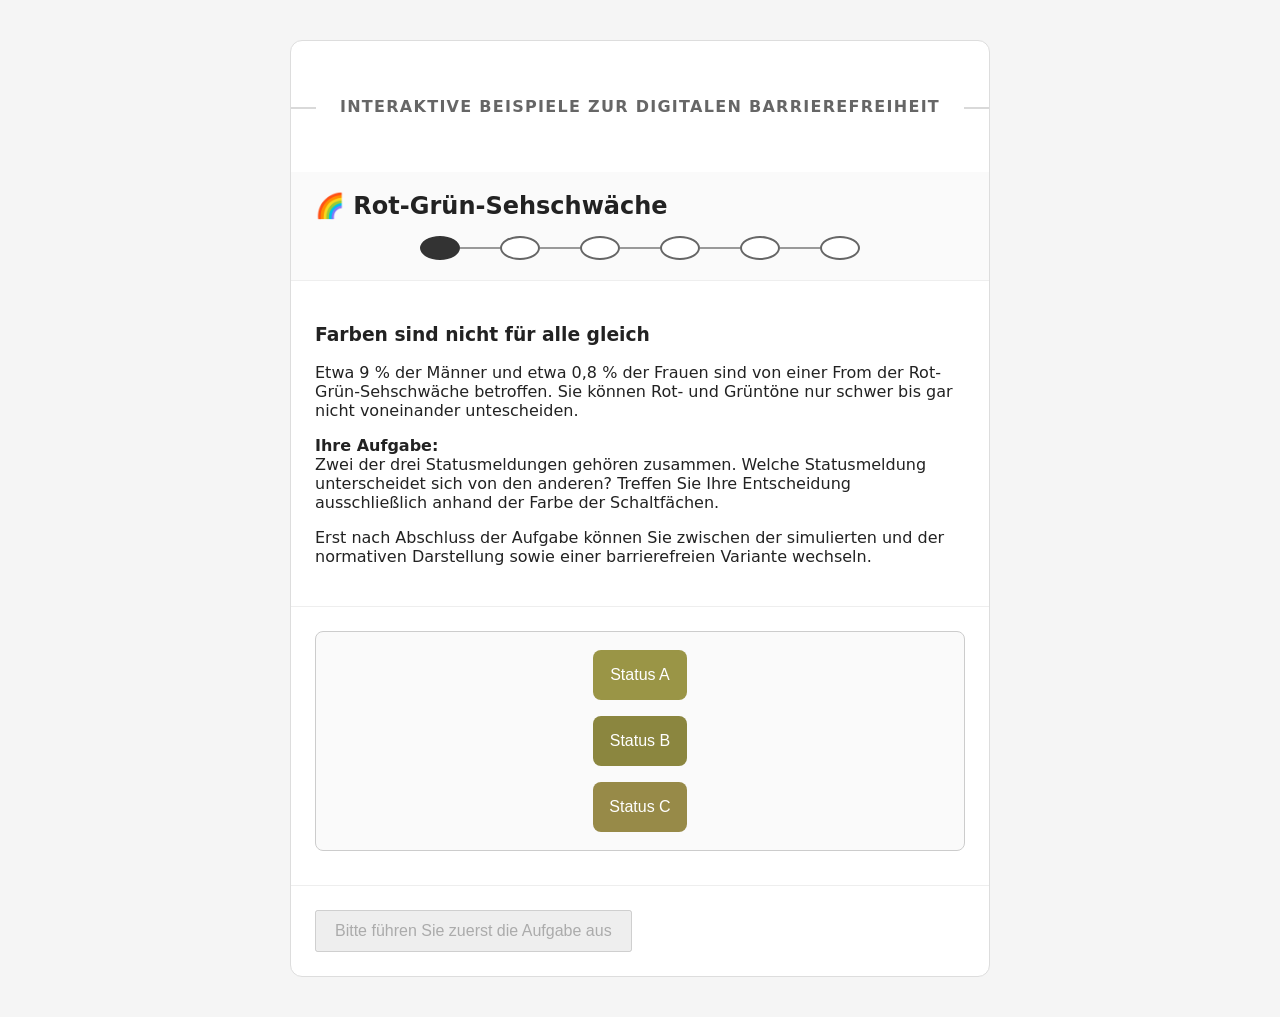
==== commit 1a870e6f: "letze änderrungen, mit einer unterscheidung für den ganzen artikel als eigene index und nur die Aufg" ====
--- a/index.html
+++ b/index.html
@@ -16,34 +16,6 @@
 <body>
 
 <main class="challenge">
-
-    <div class="article-divider">
-
-        <span>Artikel</span>
-
-    </div>
-
-    <div class="article-content">
-
-        <h2>Was bedeutet digitale Barrierefreiheit?</h2>
-
-        <p>Barrierefrei bedeutet, dass man die Umwelt so gestaltet, dass es allen Menschen ermöglicht, ohne Hindernisse oder fremde Hilfe mit der Umgebung interagieren zu können. Ein klassisches Beispiel ist eine Rampe für einen Rollstuhlfahrer oder eine Ampel, die Geräusche von sich gibt, damit auch blinde Menschen sorglos die Straße überqueren können. Für den digitalen Raum gibt es den Begriff der “Digitalen Teilhabe”, die ebendies fordert: digitale Inhalte sollen von möglichst allen Menschen, unabhängig von ihren individuellen Fähigkeiten oder Einschränkungen, genutzt werden können.  </p>
-
-        <h2>Warum ist Barrierefreiheit wichtig?</h2>
-
-        <p>Man könnte jetzt annehmen, dass barrierefreies Design nur Sonderfälle betrifft, aber das ist nicht der Fall. Es geht nicht darum Kompromisse einzugehen oder etwas nur für die eingeschränkten Personen zu gestalten. Im Gegenteil: Es führt häufig zu klareren Oberflächen, verständlicheren Abläufen und einer besseren Benutzererfahrung wovon alle Nutzer:innen profitieren können. </p>
-
-        <p>Digitale Barrierefreiheit ist heute nicht mehr nur eine Frage guter Gestaltung. Durch gesetzliche Vorgaben wie das Barrierefreiheitsstärkungsgesetz (BFSG) wird sie für viele Unternehmen zunehmend verpflichtend. Unabhängig von gesetzlichen Anforderungen profitieren jedoch alle Nutzerinnen und Nutzer von einer zugänglichen Gestaltung.</p>
-
-        <p>Wenn man sich schon mal mit dem Thema beschäftigt hat, merkt man schnell, was für ein weites Feld es ist. Es gibt viele Stolperfallen, die man potentiell übersehen könnte. Vor allem wenn man etwas gestaltet und sich auf eine Idee versteift, kann das vielleicht für 96% der Menschen gut funktionieren, doch die anderen vier Prozent  mit einer Rot-Grün-Sehschwäche bekommen dabei Schwierigkeiten bekommen. Und das muss nicht mal der Fall sein, wenn man zugängliche Gestaltung von Anfang an in Betracht zieht. Das führt auch zu einem insgesamt besseren Design. </p>
-        
-        <h2>Interaktive Beispiele</h2>
-
-        <p>In diesem Artikel möchte ich nicht nur die verschiedenen Elemente einer Barrierefreiheit auflisten, sondern diese auch erlebbar machen. Sie können jetzt gerne die fünf Beispiele in dem Demo Bereich erkunden. Dazu gibt es immer eine kurze Einführung mit einer Aufgabe die man dann antreten kann. Anschließend bekommt man eine Erklärung, warum es relevant ist und die Option zwischen verschiedenen Modi zu wechseln. Jede Demonstration startet zunächst in einer nicht barrierefreien und eingeschränkten Darstellung. Nach der Aufgabe können Sie verschiedene Optionen wählen, zwischen der Normativen Darstellung um zu sehen, wie ein Mensch diese Aufgabe erleben würde. Und dann natürlich noch eine “Barrierefreie” Variante, welche sofort zeigt, welche effektiven Maßnahmen man ergreifen kann, um das vorherige Problem mit Hilfe guten Designs auszugleichen. </p>
-
-        <p><strong>Hinweis!</strong> Die Aufgaben sind extra fies gestaltet. Es geht nicht darum, richtig oder falsch zu liegen, sondern einmal selbst schlechtes Design an verschiedenen Beispielen zu erleben. Also fokussieren Sie sich nicht darauf, die Aufgabe “Korrekt” auszuführen, sondern geben Sie sich dem Erleben der Situation hin. </p>
-        
-    </div>
 
     <div class="article-divider">
 
@@ -132,62 +104,6 @@
 
     </section>
 
-
-    <div class="article-divider">
-
-        <span>Fazit</span>
-
-    </div>
-
-    <div class="article-content">
-
-        <p>Barrierefreiheit klingt erstmal sehr komplex, aber wie man durch die Beispiele sieht, sind es oftmals kleine Entscheidungen, welche einen großen Mehrwert liefern, ohne dabei große Abstriche im Design hinnehmen zu müssen. Deshalb sollte für ein wirklich gutes Design und eine positive Benutzererfahrung Barrierefreiheit von Beginn an in den Entwicklungsprozess integriert sein.</p>
-    
-        <p>Die hier gezeigten Beispiele sind nur ein kleiner Ausschnitt der WCAG. Themen wie verständliche Sprache, Medienalternativen, Tastaturbedienbarkeit oder semantische HTML-Strukturen zeigen, dass Barrierefreiheit viele Bereiche moderner Webentwicklung umfasst. Wer sie frühzeitig berücksichtigt, entwickelt Anwendungen, die langfristig robuster und benutzerfreundlicher sind.</p>
-
-    </div>
-
-        <div class="article-divider">
-
-        <span>FAQ</span>
-
-    </div>
-
-    <div class="article-content">
-
-        <h3>Was bedeutet digitale Barrierefreiheit?</h3>
-
-        <p>Digitale Barrierefreiheit soll allen Menschen, unabhängig von körperlichen, sensorischen oder kognitiven Einschränkungen, ermöglichen, am digitalen Leben teilzunehmen. Dies betrifft Webseiten, Anwendungen, digitale Dokumente und Medien. Beispiele von barrierefreier Design sind gut lesbare Farbkontraste, die Möglichkeit alles via Tastatur zu bedienen, korrekt und klar gekennzeichnete Formulare oder die Unterstützung von Screenreadern.</p>
-
-        <h3>Warum ist digitale Barrierefreiheit wichtig?</h3>
-
-        <p>Barrierefreiheit ermöglicht allen Menschen, gleich verschiedener Einschränkungen, den Zugang zu digitalen Informationen und Dienstleistungen. Aber Barrierefreiheit geht über Zugänglichkeit hinaus und bietet allgemein besseres Design für alle Nutzer, mit klarerer Struktur und intuitiver Bedienung.</p>
-
-        <h3>Wer profitiert von barrierefreien Webseiten?</h3>
-
-        <p>Von barrierefreien Webseiten profitieren nicht nur Menschen mit Behinderungen, sondern auch ältere Menschen, Personen mit temporären Einschränkungen oder der Nutzung in schwierigen Umgebungen (zum Beispiel durch starkes Sonnenlicht). Es ist ein allgemeiner Mehrwert mit besserer Lesbarkeit und einfacher Bedienung. Barrierefreiheit kommt letztlich allen zugute.</p>
-
-        <h3>Was sind die WCAG?</h3>
-
-        <p>Die Web Content Accessibility Guidelines (WCAG) sind internationale Richtlinien des World Wide Web Consortiums (W3C) für barrierefreie Webinhalte. Sie definieren konkrete Anforderungen, mit denen Websites und Webanwendungen zugänglicher gestaltet werden können. Viele gesetzliche Vorgaben orientieren sich direkt an diesen Richtlinien.</p>
-
-        <h3>Ist barrierefreies Design mit mehr Aufwand verbunden?</h3>
-
-        <p>Wenn man Barrierefreiheit von Anfang an in das Design berücksichtigt, lassen sich die meisten Anforderungen mit geringem Mehraufwand umsetzen. Nachträgliche Anpassungen können dagegen häufig deutlich aufwändiger und kostenintensiver sein.</p>
-
-        <h3>Muss jede Website barrierefrei sein?</h3>
-
-        <p>Die rechtlichen Anforderungen hängen vom jeweiligen Land, der Art der Website und ihrem Anbieter ab. In Deutschland gelten für viele öffentliche Stellen und für bestimmte Unternehmen eine verbindliche Anforderung, festlegt durch das Barrierefreiheitsstärkungsgesetz (BFSG). Aber auch unabhängig von gesetzlichen Vorgaben verbessert barrierefreies Design grundsätzlich die Nutzbarkeit und Reichweite digitaler Angebote.</p>
-
-        <h3>Welche typischen Barrieren gibt es auf Webseiten?</h3>
-
-        <p>Zu den häufigsten Barrieren gehören zu geringe Farbkontraste, fehlende Tastaturbedienbarkeit, unzureichende Beschriftungen von Formularen, fehlende Alternativtexte für Bilder sowie nicht aussagekräftige Bezeichnungen für Screenreader. Es sind oft kleine Details die darüber entscheidend sind, ob eine Website problemlos genutzt werden kann. </p>
-
-        <h3>Warum enthält dieser Artikel interaktive Beispiele?</h3>
-
-        <p>Barrierefreiheit kann ein sehr ambiges Thema sein, wenn man selbst nicht davon betroffen ist. Deshalb wurde dieser Artikel mit interaktiven Beispielen verfasst, um den Leser nicht nur mit trockener Theorie abspeisen, sondern die Probleme fehlender Barrierefreiheit direkt spürbar zu machen. Jede Challenge zeigt zunächst eine problematische Situation und gibt anschließend eine Erklärung mit der Möglichkeit, zwischen verschiedenen Parametern wechseln zu können. So kann der Nutzer den eingeschränkten Modus erleben, erkennen wie normativ aussehen würde und anschließend beides nochmal in einer barrierefreien Variante zu erleben. Dadurch wird deutlich, welche Auswirkungen kleine Designentscheidungen auf die Bedienbarkeit haben können.</p>
-
-    </div>
 </main>
 
 <script type="module" src="js/app.js"></script>
--- a/css/style.css
+++ b/css/style.css
@@ -32,6 +32,7 @@
     margin: 0 auto 4rem;
     padding: 0 1rem;
     line-height: 1.7;
+    text-align: justify;
 }
 
 .article-content h2 {
@@ -851,6 +852,10 @@
     transform: scale(4);
 }
 
+.zoom-viewport:not(.no-scroll) .zoom-content {
+    min-height: 100%;
+}
+
 .dashboard{
     width:980px;
     padding:24px;
